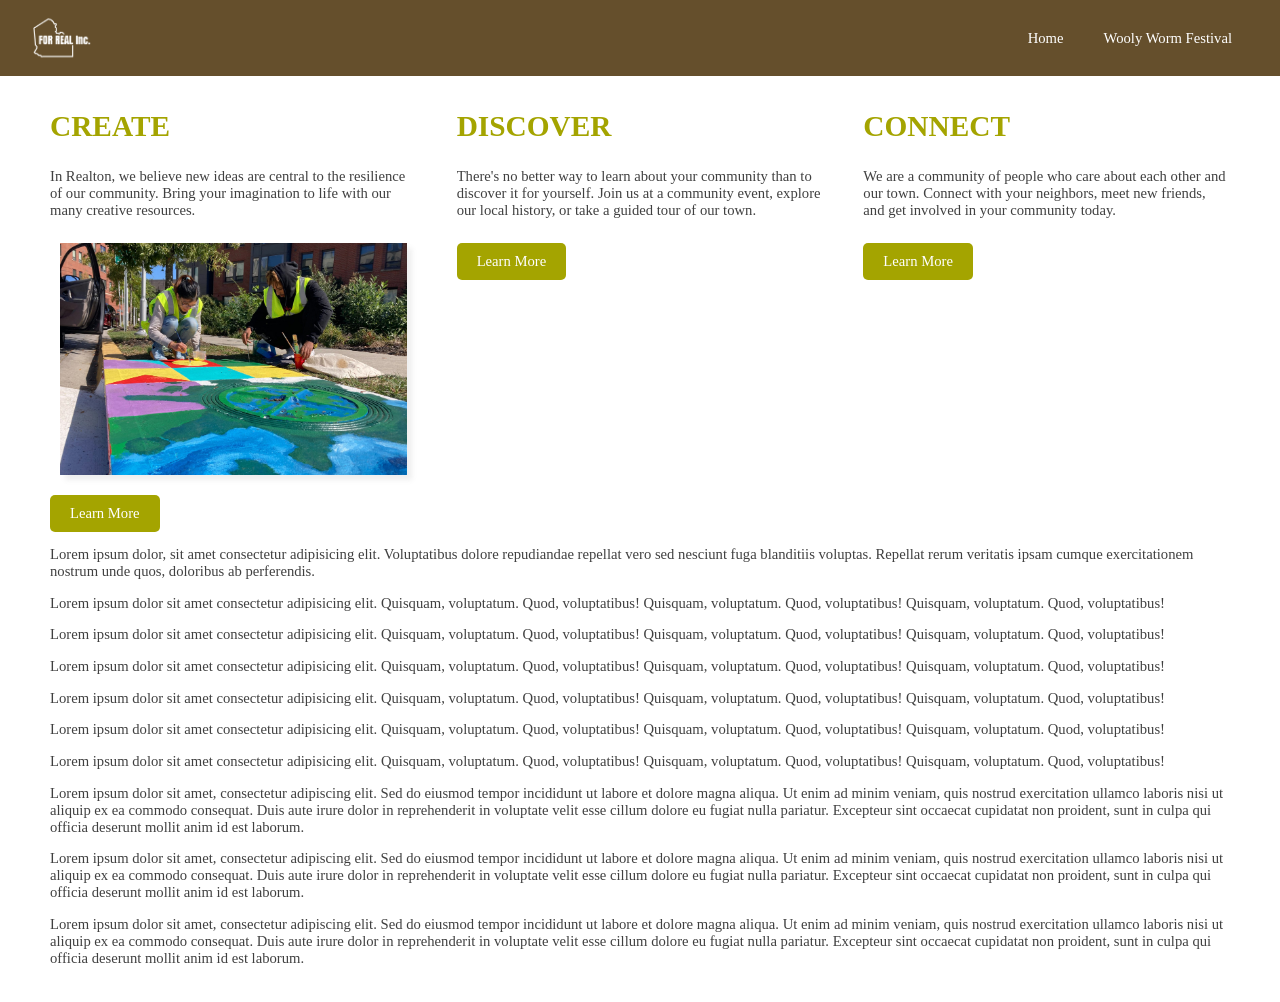
==== index.html @ 911a0ad9 "Added body text to home page sections" ====
<!DOCTYPE html>
<html lang="en">

<head>

    <meta charset="UTF-8">
    <meta name="viewport" content="width=device-width, initial-scale=1.0">

    <title>Home | For Real Inc.</title>

    <link rel="icon" type="image/png" href="images/favicon.png">

    <link rel="stylesheet" href="style.css">

</head>

<body>

    <header>

        <nav class="navbar">

            <div class="logo">

                <a href="index.html" aria-label="Go to home page">

                    <img src="images/logo.png" alt="Site logo" class="logo-image">

                </a>

            </div>

            <ul class="nav-links">

                <li><a href="index.html">Home</a></li>
                <li><a href="event.html">Wooly Worm Festival</a></li>

            </ul>

        </nav>

    </header>

    <main>

        <section class="grid">

            <!-- CREATE SECTION -->
            <article class="container">

                <h1>Create</h1>
                <p class="body-text">
                    In Realton, we believe new ideas are central to the resilience of our community.
                    Bring your imagination to life with our many creative resources.
                    
                    <!-- in the Margret Anchor Community Center, 
                    build something new in our For Real&trade; outdoor makerspace, 
                    or show off your work in our weekly Actual Avenue art walk. -->
                </p>
                <div class="img-container">
                    <img src="images/create.jpg" alt="Two people painting a sidewalk" class="article-image">
                </div>
                <a href="create.html" class="learn-btn">Learn More</a>

            </article>

            <!-- DISCOVER SECTION -->
            <article class="container">

                <h1>Discover</h1>
                <p class="body-text">
                    There's no better way to learn about your community than to discover it for yourself.
                    Join us at a community event, explore our local history, or take a guided tour of our town.
                </p>
                <a href="discover.html" class="learn-btn">Learn More</a>

            </article>

            <!-- CONNECT SECTION -->
            <article class="container">

                <h1>Connect</h1>
                <p class="body-text">
                    We are a community of people who care about each other and our town.
                    Connect with your neighbors, meet new friends, and get involved in your community today.
                </p>
                <a href="explore.html" class="learn-btn">Learn More</a>
            </article>

        </section>

        <p>
            Lorem ipsum dolor, sit amet consectetur adipisicing elit.
            Voluptatibus dolore repudiandae repellat vero sed nesciunt fuga blanditiis voluptas.
            Repellat rerum veritatis ipsam cumque exercitationem nostrum unde quos, doloribus ab perferendis.
        </p>
        <p>
            Lorem ipsum dolor sit amet consectetur adipisicing elit.
            Quisquam, voluptatum. Quod, voluptatibus!
            Quisquam, voluptatum. Quod, voluptatibus!
            Quisquam, voluptatum. Quod, voluptatibus!
        </p>
        <p>
            Lorem ipsum dolor sit amet consectetur adipisicing elit.
            Quisquam, voluptatum. Quod, voluptatibus!
            Quisquam, voluptatum. Quod, voluptatibus!
            Quisquam, voluptatum. Quod, voluptatibus!
        </p>
        <p>
            Lorem ipsum dolor sit amet consectetur adipisicing elit.
            Quisquam, voluptatum. Quod, voluptatibus!
            Quisquam, voluptatum. Quod, voluptatibus!
            Quisquam, voluptatum. Quod, voluptatibus!
        </p>
        <p>
            Lorem ipsum dolor sit amet consectetur adipisicing elit.
            Quisquam, voluptatum. Quod, voluptatibus!
            Quisquam, voluptatum. Quod, voluptatibus!
            Quisquam, voluptatum. Quod, voluptatibus!
        </p>
        <p>
            Lorem ipsum dolor sit amet consectetur adipisicing elit.
            Quisquam, voluptatum. Quod, voluptatibus!
            Quisquam, voluptatum. Quod, voluptatibus!
            Quisquam, voluptatum. Quod, voluptatibus!
        </p>
        <p>
            Lorem ipsum dolor sit amet consectetur adipisicing elit.
            Quisquam, voluptatum. Quod, voluptatibus!
            Quisquam, voluptatum. Quod, voluptatibus!
            Quisquam, voluptatum. Quod, voluptatibus!
        </p>
        <p>
            Lorem ipsum dolor sit amet, consectetur adipiscing elit.
            Sed do eiusmod tempor incididunt ut labore et dolore magna aliqua.
            Ut enim ad minim veniam, quis nostrud exercitation ullamco laboris nisi ut aliquip ex ea commodo consequat.
            Duis aute irure dolor in reprehenderit in voluptate velit esse cillum dolore eu fugiat nulla pariatur.
            Excepteur sint occaecat cupidatat non proident, sunt in culpa qui officia deserunt mollit anim id est
            laborum.
        </p>
        <p>
            Lorem ipsum dolor sit amet, consectetur adipiscing elit.
            Sed do eiusmod tempor incididunt ut labore et dolore magna aliqua.
            Ut enim ad minim veniam, quis nostrud exercitation ullamco laboris nisi ut aliquip ex ea commodo consequat.
            Duis aute irure dolor in reprehenderit in voluptate velit esse cillum dolore eu fugiat nulla pariatur.
            Excepteur sint occaecat cupidatat non proident, sunt in culpa qui officia deserunt mollit anim id est
            laborum.
        </p>
        <p>
            Lorem ipsum dolor sit amet, consectetur adipiscing elit.
            Sed do eiusmod tempor incididunt ut labore et dolore magna aliqua.
            Ut enim ad minim veniam, quis nostrud exercitation ullamco laboris nisi ut aliquip ex ea commodo consequat.
            Duis aute irure dolor in reprehenderit in voluptate velit esse cillum dolore eu fugiat nulla pariatur.
            Excepteur sint occaecat cupidatat non proident, sunt in culpa qui officia deserunt mollit anim id est
            laborum.
        </p>
    </main>
</body>

</html>
---- style.css ----
/* PAGE DEFAULT STYLING */
body {
  /* Padding, margins, etc. */
  margin: 80px 0 0 0;
  padding: 0;
  background-color: white;
  color: #404040;
  font-size: 11pt;
  font-family: Georgia, Garamond, serif;
}

/* NAVBAR STYLING */
.navbar {
  background-color: #654f2c;
  color: white;
  /* Padding, margins, etc */
  padding: 0.5rem 1rem;
  margin: 0;
  box-sizing: border-box;
  /* Spatial formatting */
  display: flex;
  align-items: stretch;
  /* Completely fill the available space */
  justify-content: space-between;
  position: fixed;
  top: 0;
  left: 0;
  width: 100%;
  z-index: 1000;
}

.navbar .logo {
  /*Padding, margins, etc. */
  padding: 0;
  margin: 0;
  min-height: 60px;
  /* Spatial formatting */
  display: flex;
  align-items: center;
}

.navbar .logo a {
  display: flex;
  align-items: center;
  height: 100%;
}

.logo-image {
  display: block;
  height: 60px;
  width: auto;
}

.navbar .nav-links {
  /*Padding, margins, etc. */
  padding: 0 1rem 0 0;
  margin: 0;
  gap: 0.5rem;
  min-height: 60px;
  /* Remove default list styling */
  list-style: none;
  justify-content: space-between;
  /* Spaital formatting */
  display: flex;
  align-items: center;

}

.navbar li {
  /*Padding, margins, etc. */
  padding: 0;
  margin: 0;
  /* Remove default list item styling */
  list-style: none;
  text-decoration: none;
  text-align: center;
}

.navbar a {
  padding: 0 1rem;
  height: 100%;
  /* Remove default link styling */
  display: flex;
  text-decoration: none;
  align-items: center;
  color: white;
}

/* MAIN STYLING */
main {
  /* Padding, margins, etc. */
  max-width: 1200px;
  margin: 0 auto;
  padding: 20px 50px;
}

main h1 {
  font-weight: bold;
  font-size: 22pt;
  color: #A4A400; /* not sufficient contrast */
  /* Padding, margins, etc. */
  margin: 0;
  padding: 10px 0;
  text-transform: uppercase;
}

/* GRID STYLING */
.grid {
  display: grid;
  grid-template-columns: repeat(3, 1fr);
  gap: 40px;
}

.img-container {
  display: flex;
  justify-content: center;
  align-items: center;
  overflow: hidden;
  padding: 10px;
}

.grid img {
  display: block;
  width: 100%;
  height: auto;
  box-shadow: 5px 5px 5px #7979791f;
  justify-content: center;
}

.learn-btn {
  display: inline-block;
  padding: 10px 20px;
  margin-top: 10px;
  background-color: #A4A400; /* not sufficient contrast */
  color: white;
  text-decoration: none;
  border-radius: 5px;
  transition: background-color 0.3s ease;
}

@media (max-width: 768px) {
  .grid {
    grid-template-columns: 1fr;
  }
}
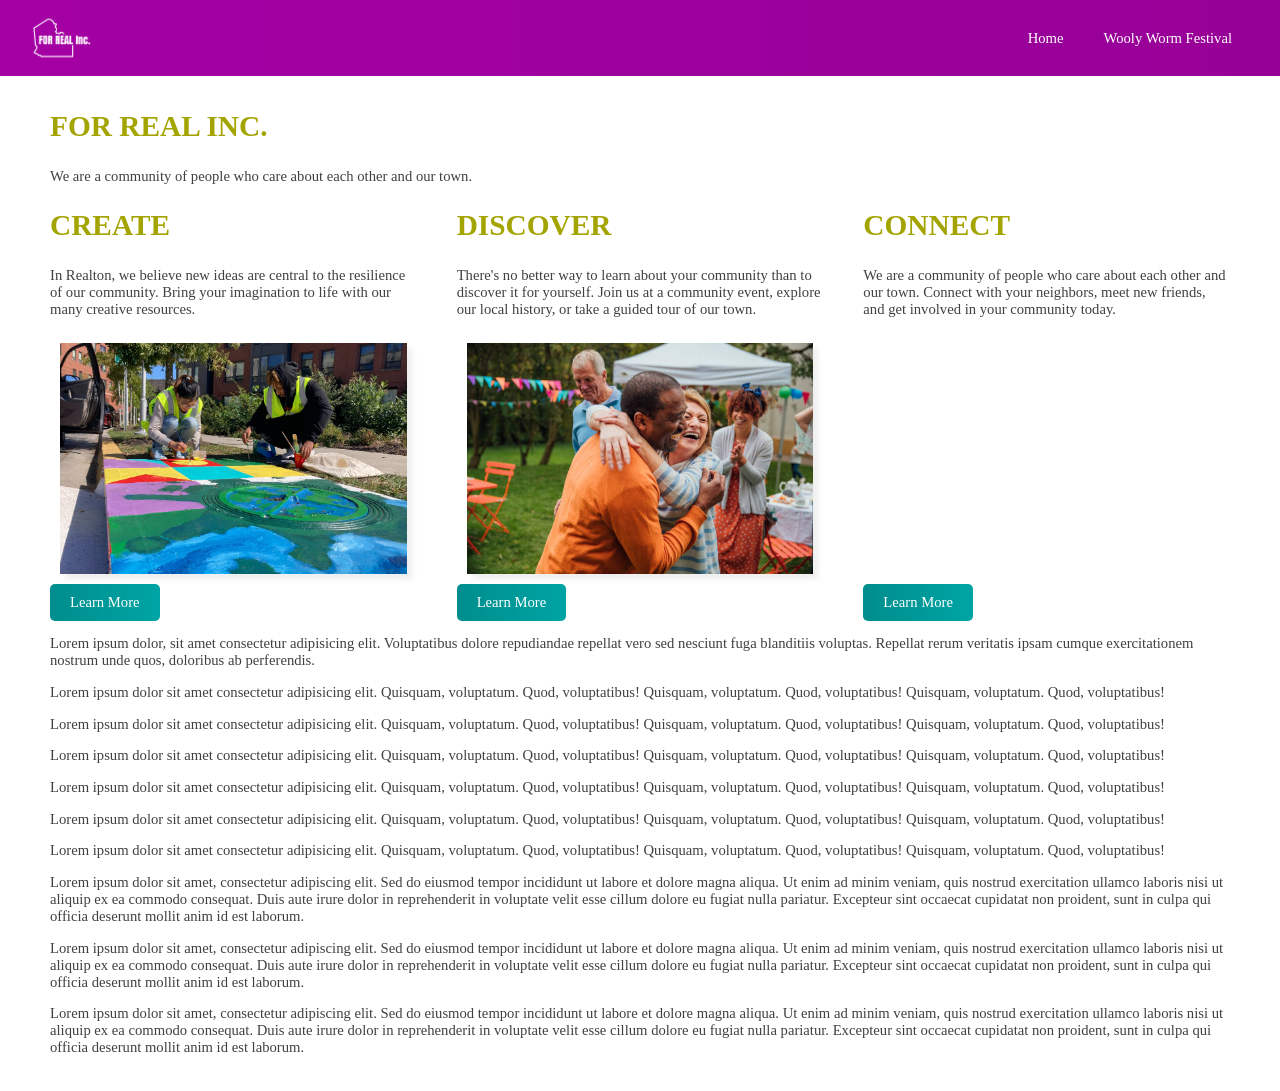
==== commit 495ff867: "Added softening visual effects because #A4A400 is the worst color known to man" ====
--- a/index.html
+++ b/index.html
@@ -43,6 +43,17 @@
 
     <main>
 
+        <section class="hero-section">
+
+            <div class="hero-text">
+
+                <h1>For Real Inc.</h1>
+                <p>We are a community of people who care about each other and our town.</p>
+
+            </div>
+
+        </section>
+
         <section class="grid">
 
             <!-- CREATE SECTION -->
@@ -52,7 +63,7 @@
                 <p class="body-text">
                     In Realton, we believe new ideas are central to the resilience of our community.
                     Bring your imagination to life with our many creative resources.
-                    
+
                     <!-- in the Margret Anchor Community Center, 
                     build something new in our For Real&trade; outdoor makerspace, 
                     or show off your work in our weekly Actual Avenue art walk. -->
@@ -72,6 +83,10 @@
                     There's no better way to learn about your community than to discover it for yourself.
                     Join us at a community event, explore our local history, or take a guided tour of our town.
                 </p>
+                <div class="img-container">
+                    <img src="images/discover.jpg" alt="Two people hugging joyfully at a community festival" class="article-image">
+                </div>
+
                 <a href="discover.html" class="learn-btn">Learn More</a>
 
             </article>
@@ -84,7 +99,7 @@
                     We are a community of people who care about each other and our town.
                     Connect with your neighbors, meet new friends, and get involved in your community today.
                 </p>
-                <a href="explore.html" class="learn-btn">Learn More</a>
+                <a href="connect.html" class="learn-btn">Learn More</a>
             </article>
 
         </section>
@@ -154,7 +169,9 @@
             Excepteur sint occaecat cupidatat non proident, sunt in culpa qui officia deserunt mollit anim id est
             laborum.
         </p>
+
     </main>
+
 </body>
 
 </html>
--- a/style.css
+++ b/style.css
@@ -4,6 +4,8 @@
   margin: 80px 0 0 0;
   padding: 0;
   background-color: white;
+  background-image: radial-gradient(#fffbf9 1px, transparent 1px);
+  background-size: 16px 16px;
   color: #404040;
   font-size: 11pt;
   font-family: Georgia, Garamond, serif;
@@ -11,7 +13,8 @@
 
 /* NAVBAR STYLING */
 .navbar {
-  background-color: #654f2c;
+  background-color: #A400A4;
+  background-image: linear-gradient(to right, #A400A4, #970097);
   color: white;
   /* Padding, margins, etc */
   padding: 0.5rem 1rem;
@@ -108,7 +111,14 @@
 .grid {
   display: grid;
   grid-template-columns: repeat(3, 1fr);
+  grid-auto-rows: auto;
+  align-items: stretch;
   gap: 40px;
+}
+
+.grid > .container {
+  display: flex;
+  flex-direction: column;
 }
 
 .img-container {
@@ -131,11 +141,16 @@
   display: inline-block;
   padding: 10px 20px;
   margin-top: 10px;
-  background-color: #A4A400; /* not sufficient contrast */
+  background-color: #00A4A4;
+  background-image: linear-gradient(to left, #00A4A4, #008d8d);
   color: white;
   text-decoration: none;
   border-radius: 5px;
-  transition: background-color 0.3s ease;
+}
+
+.grid > .container .learn-btn {
+  align-self: flex-start;
+  margin-top: auto;
 }
 
 @media (max-width: 768px) {
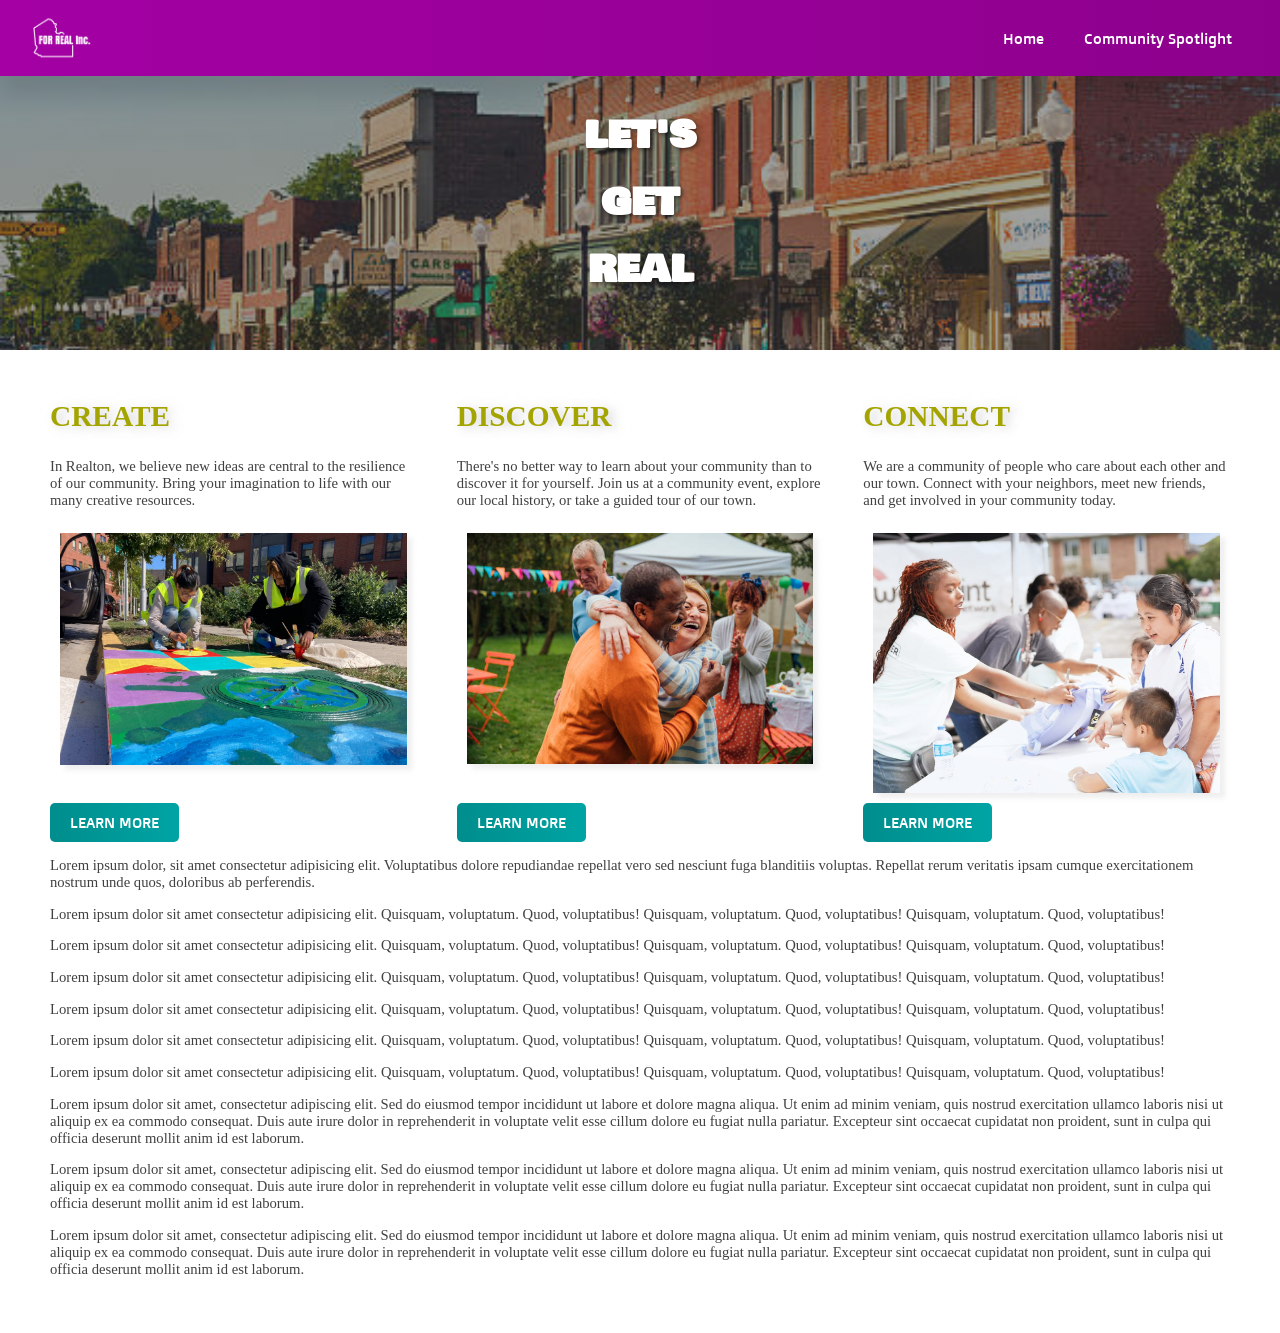
==== commit 3508dbab: "Reorganized style.css for optimal navigation" ====
--- a/index.html
+++ b/index.html
@@ -33,7 +33,7 @@
             <ul class="nav-links">
 
                 <li><a href="index.html">Home</a></li>
-                <li><a href="event.html">Wooly Worm Festival</a></li>
+                <li><a href="event.html">Community Spotlight</a></li>
 
             </ul>
 
@@ -47,128 +47,142 @@
 
             <div class="hero-text">
 
-                <h1>For Real Inc.</h1>
-                <p>We are a community of people who care about each other and our town.</p>
+                <h1>
+                    <span>Let's</span>
+                    <span>Get</span>
+                    <span>Real</span>
+                </h1>
 
             </div>
 
         </section>
 
-        <section class="grid">
+        <section class="main-content">
 
-            <!-- CREATE SECTION -->
-            <article class="container">
+            <div class="grid">
 
-                <h1>Create</h1>
-                <p class="body-text">
-                    In Realton, we believe new ideas are central to the resilience of our community.
-                    Bring your imagination to life with our many creative resources.
+                <!-- CREATE SECTION -->
+                <article class="container">
 
-                    <!-- in the Margret Anchor Community Center, 
+                    <h1>Create</h1>
+                    <p class="body-text">
+                        In Realton, we believe new ideas are central to the resilience of our community.
+                        Bring your imagination to life with our many creative resources.
+
+                        <!-- in the Margret Anchor Community Center, 
                     build something new in our For Real&trade; outdoor makerspace, 
                     or show off your work in our weekly Actual Avenue art walk. -->
-                </p>
-                <div class="img-container">
-                    <img src="images/create.jpg" alt="Two people painting a sidewalk" class="article-image">
-                </div>
-                <a href="create.html" class="learn-btn">Learn More</a>
+                    </p>
+                    <div class="img-container">
+                        <img src="images/create.jpg" alt="Two people painting a sidewalk" class="article-image">
+                    </div>
+                    <a href="create.html" class="learn-btn">Learn More</a>
 
-            </article>
+                </article>
 
-            <!-- DISCOVER SECTION -->
-            <article class="container">
+                <!-- DISCOVER SECTION -->
+                <article class="container">
 
-                <h1>Discover</h1>
-                <p class="body-text">
-                    There's no better way to learn about your community than to discover it for yourself.
-                    Join us at a community event, explore our local history, or take a guided tour of our town.
-                </p>
-                <div class="img-container">
-                    <img src="images/discover.jpg" alt="Two people hugging joyfully at a community festival" class="article-image">
-                </div>
+                    <h1>Discover</h1>
+                    <p class="body-text">
+                        There's no better way to learn about your community than to discover it for yourself.
+                        Join us at a community event, explore our local history, or take a guided tour of our town.
+                    </p>
+                    <div class="img-container">
+                        <img src="images/discover.jpg" alt="Two people hugging joyfully at a community festival"
+                            class="article-image">
+                    </div>
 
-                <a href="discover.html" class="learn-btn">Learn More</a>
+                    <a href="discover.html" class="learn-btn">Learn More</a>
 
-            </article>
+                </article>
 
-            <!-- CONNECT SECTION -->
-            <article class="container">
+                <!-- CONNECT SECTION -->
+                <article class="container">
 
-                <h1>Connect</h1>
-                <p class="body-text">
-                    We are a community of people who care about each other and our town.
-                    Connect with your neighbors, meet new friends, and get involved in your community today.
-                </p>
-                <a href="connect.html" class="learn-btn">Learn More</a>
-            </article>
+                    <h1>Connect</h1>
+                    <p class="body-text">
+                        We are a community of people who care about each other and our town.
+                        Connect with your neighbors, meet new friends, and get involved in your community today.
+                    </p>
+                    <div class="img-container">
+                        <img src="images/connect.jpg" alt="Two people shaking hands" class="article-image">
+                    </div>
+                    <a href="connect.html" class="learn-btn">Learn More</a>
+                </article>
+
+            </div>
+
+            <p>
+                Lorem ipsum dolor, sit amet consectetur adipisicing elit.
+                Voluptatibus dolore repudiandae repellat vero sed nesciunt fuga blanditiis voluptas.
+                Repellat rerum veritatis ipsam cumque exercitationem nostrum unde quos, doloribus ab perferendis.
+            </p>
+            <p>
+                Lorem ipsum dolor sit amet consectetur adipisicing elit.
+                Quisquam, voluptatum. Quod, voluptatibus!
+                Quisquam, voluptatum. Quod, voluptatibus!
+                Quisquam, voluptatum. Quod, voluptatibus!
+            </p>
+            <p>
+                Lorem ipsum dolor sit amet consectetur adipisicing elit.
+                Quisquam, voluptatum. Quod, voluptatibus!
+                Quisquam, voluptatum. Quod, voluptatibus!
+                Quisquam, voluptatum. Quod, voluptatibus!
+            </p>
+            <p>
+                Lorem ipsum dolor sit amet consectetur adipisicing elit.
+                Quisquam, voluptatum. Quod, voluptatibus!
+                Quisquam, voluptatum. Quod, voluptatibus!
+                Quisquam, voluptatum. Quod, voluptatibus!
+            </p>
+            <p>
+                Lorem ipsum dolor sit amet consectetur adipisicing elit.
+                Quisquam, voluptatum. Quod, voluptatibus!
+                Quisquam, voluptatum. Quod, voluptatibus!
+                Quisquam, voluptatum. Quod, voluptatibus!
+            </p>
+            <p>
+                Lorem ipsum dolor sit amet consectetur adipisicing elit.
+                Quisquam, voluptatum. Quod, voluptatibus!
+                Quisquam, voluptatum. Quod, voluptatibus!
+                Quisquam, voluptatum. Quod, voluptatibus!
+            </p>
+            <p>
+                Lorem ipsum dolor sit amet consectetur adipisicing elit.
+                Quisquam, voluptatum. Quod, voluptatibus!
+                Quisquam, voluptatum. Quod, voluptatibus!
+                Quisquam, voluptatum. Quod, voluptatibus!
+            </p>
+            <p>
+                Lorem ipsum dolor sit amet, consectetur adipiscing elit.
+                Sed do eiusmod tempor incididunt ut labore et dolore magna aliqua.
+                Ut enim ad minim veniam, quis nostrud exercitation ullamco laboris nisi ut aliquip ex ea commodo
+                consequat.
+                Duis aute irure dolor in reprehenderit in voluptate velit esse cillum dolore eu fugiat nulla pariatur.
+                Excepteur sint occaecat cupidatat non proident, sunt in culpa qui officia deserunt mollit anim id est
+                laborum.
+            </p>
+            <p>
+                Lorem ipsum dolor sit amet, consectetur adipiscing elit.
+                Sed do eiusmod tempor incididunt ut labore et dolore magna aliqua.
+                Ut enim ad minim veniam, quis nostrud exercitation ullamco laboris nisi ut aliquip ex ea commodo
+                consequat.
+                Duis aute irure dolor in reprehenderit in voluptate velit esse cillum dolore eu fugiat nulla pariatur.
+                Excepteur sint occaecat cupidatat non proident, sunt in culpa qui officia deserunt mollit anim id est
+                laborum.
+            </p>
+            <p>
+                Lorem ipsum dolor sit amet, consectetur adipiscing elit.
+                Sed do eiusmod tempor incididunt ut labore et dolore magna aliqua.
+                Ut enim ad minim veniam, quis nostrud exercitation ullamco laboris nisi ut aliquip ex ea commodo
+                consequat.
+                Duis aute irure dolor in reprehenderit in voluptate velit esse cillum dolore eu fugiat nulla pariatur.
+                Excepteur sint occaecat cupidatat non proident, sunt in culpa qui officia deserunt mollit anim id est
+                laborum.
+            </p>
 
         </section>
-
-        <p>
-            Lorem ipsum dolor, sit amet consectetur adipisicing elit.
-            Voluptatibus dolore repudiandae repellat vero sed nesciunt fuga blanditiis voluptas.
-            Repellat rerum veritatis ipsam cumque exercitationem nostrum unde quos, doloribus ab perferendis.
-        </p>
-        <p>
-            Lorem ipsum dolor sit amet consectetur adipisicing elit.
-            Quisquam, voluptatum. Quod, voluptatibus!
-            Quisquam, voluptatum. Quod, voluptatibus!
-            Quisquam, voluptatum. Quod, voluptatibus!
-        </p>
-        <p>
-            Lorem ipsum dolor sit amet consectetur adipisicing elit.
-            Quisquam, voluptatum. Quod, voluptatibus!
-            Quisquam, voluptatum. Quod, voluptatibus!
-            Quisquam, voluptatum. Quod, voluptatibus!
-        </p>
-        <p>
-            Lorem ipsum dolor sit amet consectetur adipisicing elit.
-            Quisquam, voluptatum. Quod, voluptatibus!
-            Quisquam, voluptatum. Quod, voluptatibus!
-            Quisquam, voluptatum. Quod, voluptatibus!
-        </p>
-        <p>
-            Lorem ipsum dolor sit amet consectetur adipisicing elit.
-            Quisquam, voluptatum. Quod, voluptatibus!
-            Quisquam, voluptatum. Quod, voluptatibus!
-            Quisquam, voluptatum. Quod, voluptatibus!
-        </p>
-        <p>
-            Lorem ipsum dolor sit amet consectetur adipisicing elit.
-            Quisquam, voluptatum. Quod, voluptatibus!
-            Quisquam, voluptatum. Quod, voluptatibus!
-            Quisquam, voluptatum. Quod, voluptatibus!
-        </p>
-        <p>
-            Lorem ipsum dolor sit amet consectetur adipisicing elit.
-            Quisquam, voluptatum. Quod, voluptatibus!
-            Quisquam, voluptatum. Quod, voluptatibus!
-            Quisquam, voluptatum. Quod, voluptatibus!
-        </p>
-        <p>
-            Lorem ipsum dolor sit amet, consectetur adipiscing elit.
-            Sed do eiusmod tempor incididunt ut labore et dolore magna aliqua.
-            Ut enim ad minim veniam, quis nostrud exercitation ullamco laboris nisi ut aliquip ex ea commodo consequat.
-            Duis aute irure dolor in reprehenderit in voluptate velit esse cillum dolore eu fugiat nulla pariatur.
-            Excepteur sint occaecat cupidatat non proident, sunt in culpa qui officia deserunt mollit anim id est
-            laborum.
-        </p>
-        <p>
-            Lorem ipsum dolor sit amet, consectetur adipiscing elit.
-            Sed do eiusmod tempor incididunt ut labore et dolore magna aliqua.
-            Ut enim ad minim veniam, quis nostrud exercitation ullamco laboris nisi ut aliquip ex ea commodo consequat.
-            Duis aute irure dolor in reprehenderit in voluptate velit esse cillum dolore eu fugiat nulla pariatur.
-            Excepteur sint occaecat cupidatat non proident, sunt in culpa qui officia deserunt mollit anim id est
-            laborum.
-        </p>
-        <p>
-            Lorem ipsum dolor sit amet, consectetur adipiscing elit.
-            Sed do eiusmod tempor incididunt ut labore et dolore magna aliqua.
-            Ut enim ad minim veniam, quis nostrud exercitation ullamco laboris nisi ut aliquip ex ea commodo consequat.
-            Duis aute irure dolor in reprehenderit in voluptate velit esse cillum dolore eu fugiat nulla pariatur.
-            Excepteur sint occaecat cupidatat non proident, sunt in culpa qui officia deserunt mollit anim id est
-            laborum.
-        </p>
 
     </main>
 
--- a/style.css
+++ b/style.css
@@ -1,160 +1,329 @@
+@import url('https://fonts.googleapis.com/css2?family=Bowlby+One+SC&family=Doppio+One&display=swap');
+
 /* PAGE DEFAULT STYLING */
 body {
-  /* Padding, margins, etc. */
-  margin: 80px 0 0 0;
+
+  /* Box Model + Dimensions */
+  margin: 0;
   padding: 0;
+
+  /* Typography + Text Styling*/
+  font-size: 11pt;
+  font-family: Georgia, Garamond, serif;
+
+  /* Colors + Backgrounds */
+  color: #404040;
+  background-color: transparent;
+  background-image: none;
+
+}
+
+/* NAVBAR STYLING */
+.navbar {
+
+  /* Box Model + Dimensions */
+  width: 100%;
+  padding: 0.5rem 1rem;
+  margin: 0;
+  box-sizing: border-box;
+
+  /* Layout + Positioning */
+  display: flex;
+  justify-content: space-between;
+  align-items: stretch;
+  position: fixed;
+  top: 0;
+  left: 0;
+  z-index: 1000;
+
+  /* Colors + Backgrounds */
+  color: white;
+  background-color: #A400A4;
+  background-image: linear-gradient(to right, #A400A4, #8d008d);
+
+  /* Visual Effects + UI */
+  box-shadow: 0 20px 20px rgba(0, 0, 0, 0.1);
+
+}
+
+.navbar .logo {
+
+  /* Box Model + Dimensions */
+  padding: 0;
+  margin: 0;
+  min-height: 60px;
+
+  /* Layout + Positioning */
+  display: flex;
+  align-items: center;
+
+}
+
+.navbar .logo a {
+
+  /* Box Model + Dimensions */
+  height: 100%;
+
+  /* Layout + Positioning */
+  display: flex;
+  align-items: center;
+
+}
+
+.logo-image {
+
+  /* Box Model + Dimensions */
+  height: 60px;
+  width: auto;
+
+  /* Layout + Positioning */
+  display: block;
+
+}
+
+.navbar .nav-links {
+
+  /* Box Model + Dimensions */
+  min-height: 60px;
+  padding: 0 1rem 0 0;
+  margin: 0;
+
+  /* Layout + Positioning */
+  display: flex;
+  justify-content: space-between;
+  align-items: center;
+  gap: 0.5rem;
+
+  /* Generated Content + Lists */
+  list-style: none;
+
+}
+
+.navbar li {
+  /* Box Model + Dimensions */
+  padding: 0;
+  margin: 0;
+
+  /* Typography + Text Styling */
+  font-family: 'Doppio One', arial, helvetica, sans-serif;
+  text-decoration: none;
+  text-align: center;
+
+  /* Generated Content + Lists */
+  list-style: none;
+
+}
+
+.navbar a {
+
+  /* Box Model + Dimensions */
+  padding: 0 1rem;
+  height: 100%;
+
+  /* Layout + Positioning */
+  display: flex;
+  align-items: center;
+
+  /* Typography + Text Styling */
+  text-decoration: none;
+
+  /* Colors + Backgrounds */
+  color: white;
+
+}
+
+/* MAIN STYLING */
+main {
+
+  /* Box Model + Dimensions */
+  max-width: 1200px;
+  margin: 0 auto;
+  padding: 20px 50px;
+
+}
+
+main h1 {
+
+  /* Box Model + Dimensions */
+  margin: 0;
+  padding: 10px 0;
+
+  /* Typography + Text Styling */
+  font-weight: bold;
+  font-size: 22pt;
+  text-transform: uppercase;
+  text-shadow: 5px 2px 10px rgba(170, 170, 170, 0.5);
+
+  /* Colors + Backgrounds */
+  color: #A4A400;
+
+}
+
+.main-content {
+
+  /* Box Model + Dimensions */
+  width: 100vw;
+  margin-left: calc(50% - 50vw);
+  padding: 20px 50px;
+  box-sizing: border-box;
+
+  /* Layout + Positioning */
+  position: relative;
+  z-index: 1;
+
+  /* Colors + Backgrounds */
   background-color: white;
   background-image: radial-gradient(#fffbf9 1px, transparent 1px);
   background-size: 16px 16px;
-  color: #404040;
-  font-size: 11pt;
-  font-family: Georgia, Garamond, serif;
-}
-
-/* NAVBAR STYLING */
-.navbar {
-  background-color: #A400A4;
-  background-image: linear-gradient(to right, #A400A4, #970097);
-  color: white;
-  /* Padding, margins, etc */
-  padding: 0.5rem 1rem;
-  margin: 0;
+}
+
+/* HERO SECTION STYLING */
+.hero-section {
+
+  /* Box Model + Dimensions */
+  width: 100vw;
+  min-height: 350px;
+  padding: 75px 20px 20px;
+  margin-top: -20px;
+  margin-left: calc(50% - 50vw);
+  margin-bottom: 20px;
   box-sizing: border-box;
-  /* Spatial formatting */
-  display: flex;
-  align-items: stretch;
-  /* Completely fill the available space */
-  justify-content: space-between;
-  position: fixed;
+
+  /* Layout + Positioning */
+  display: flex;
+  justify-content: center;
+  align-items: center;
+  position: sticky;
   top: 0;
-  left: 0;
+  z-index: 0;
+
+  /* Colors + Backgrounds */
+  background-image: linear-gradient(to right, #34343480, #46464680), url('images/index-main.jpg');
+  background-size: cover;
+  background-position: center;
+
+}
+
+.hero-text {
+
+  /* Box Model + Dimensions */
   width: 100%;
-  z-index: 1000;
-}
-
-.navbar .logo {
-  /*Padding, margins, etc. */
-  padding: 0;
-  margin: 0;
-  min-height: 60px;
-  /* Spatial formatting */
-  display: flex;
-  align-items: center;
-}
-
-.navbar .logo a {
-  display: flex;
-  align-items: center;
-  height: 100%;
-}
-
-.logo-image {
+
+  /* Typography + Text Styling */
+  font-family: 'Bowlby One SC', arial, helvetica, sans-serif;
+  font-size: 48pt;
+  text-align: center;
+
+}
+
+.hero-text h1 span {
+
+  /* Box Model + Dimensions */
+  margin: 10px 0;
+
+  /* Layout + Positioning */
   display: block;
-  height: 60px;
-  width: auto;
-}
-
-.navbar .nav-links {
-  /*Padding, margins, etc. */
-  padding: 0 1rem 0 0;
-  margin: 0;
-  gap: 0.5rem;
-  min-height: 60px;
-  /* Remove default list styling */
-  list-style: none;
-  justify-content: space-between;
-  /* Spaital formatting */
-  display: flex;
-  align-items: center;
-
-}
-
-.navbar li {
-  /*Padding, margins, etc. */
-  padding: 0;
-  margin: 0;
-  /* Remove default list item styling */
-  list-style: none;
-  text-decoration: none;
-  text-align: center;
-}
-
-.navbar a {
-  padding: 0 1rem;
-  height: 100%;
-  /* Remove default link styling */
-  display: flex;
-  text-decoration: none;
-  align-items: center;
-  color: white;
-}
-
-/* MAIN STYLING */
-main {
-  /* Padding, margins, etc. */
-  max-width: 1200px;
-  margin: 0 auto;
-  padding: 20px 50px;
-}
-
-main h1 {
-  font-weight: bold;
-  font-size: 22pt;
-  color: #A4A400; /* not sufficient contrast */
-  /* Padding, margins, etc. */
-  margin: 0;
-  padding: 10px 0;
-  text-transform: uppercase;
+
+  /* Typography + Text Styling */
+  font-size: 28pt;
+  text-shadow: 2px 2px 4px #00000080;
+
+  /* Colors + Backgrounds */
+  color: #ffffff;
+
 }
 
 /* GRID STYLING */
 .grid {
+
+  /* Layout + Positioning */
   display: grid;
+  align-items: stretch;
   grid-template-columns: repeat(3, 1fr);
   grid-auto-rows: auto;
-  align-items: stretch;
   gap: 40px;
-}
-
-.grid > .container {
+  position: relative;
+  z-index: 1;
+}
+
+.grid>.container {
+
+  /* Layout + Positioning */
   display: flex;
   flex-direction: column;
 }
 
 .img-container {
+
+  /* Box Model + Dimensions */
+  padding: 10px;
+
+  /* Layout + Positioning */
   display: flex;
   justify-content: center;
   align-items: center;
   overflow: hidden;
-  padding: 10px;
+
 }
 
 .grid img {
-  display: block;
+
+  /* Box Model + Dimensions */
   width: 100%;
   height: auto;
+
+  /* Layout + Positioning */
+  display: block;
+  justify-content: center;
+
+  /* Visual Effects + UI */
   box-shadow: 5px 5px 5px #7979791f;
-  justify-content: center;
 }
 
 .learn-btn {
-  display: inline-block;
+
+  /* Box Model + Dimensions */
   padding: 10px 20px;
   margin-top: 10px;
+  border-radius: 5px;
+
+  /* Layout + Positioning */
+  display: inline-block;
+
+  /* Typography + Text Styling */
+  text-decoration: none;
+
+  /* Colors + Backgrounds */
+  color: white;
   background-color: #00A4A4;
   background-image: linear-gradient(to left, #00A4A4, #008d8d);
-  color: white;
-  text-decoration: none;
-  border-radius: 5px;
-}
-
-.grid > .container .learn-btn {
+
+
+
+}
+
+.grid>.container .learn-btn {
+
+  /* Box Model + Dimensions */
+  margin-top: auto;
+
+  /* Layout + Positioning */
   align-self: flex-start;
-  margin-top: auto;
-}
-
+
+  /* Typography + Text Styling */
+  font-family: 'Doppio One', arial, helvetica, sans-serif;
+  text-transform: uppercase;
+}
+
+/* MEDIA QUERIES */
 @media (max-width: 768px) {
   .grid {
     grid-template-columns: 1fr;
   }
+}
+
+@media (prefers-reduced-motion: reduce) {
+  .grid {
+    animation: none;
+  }
 }
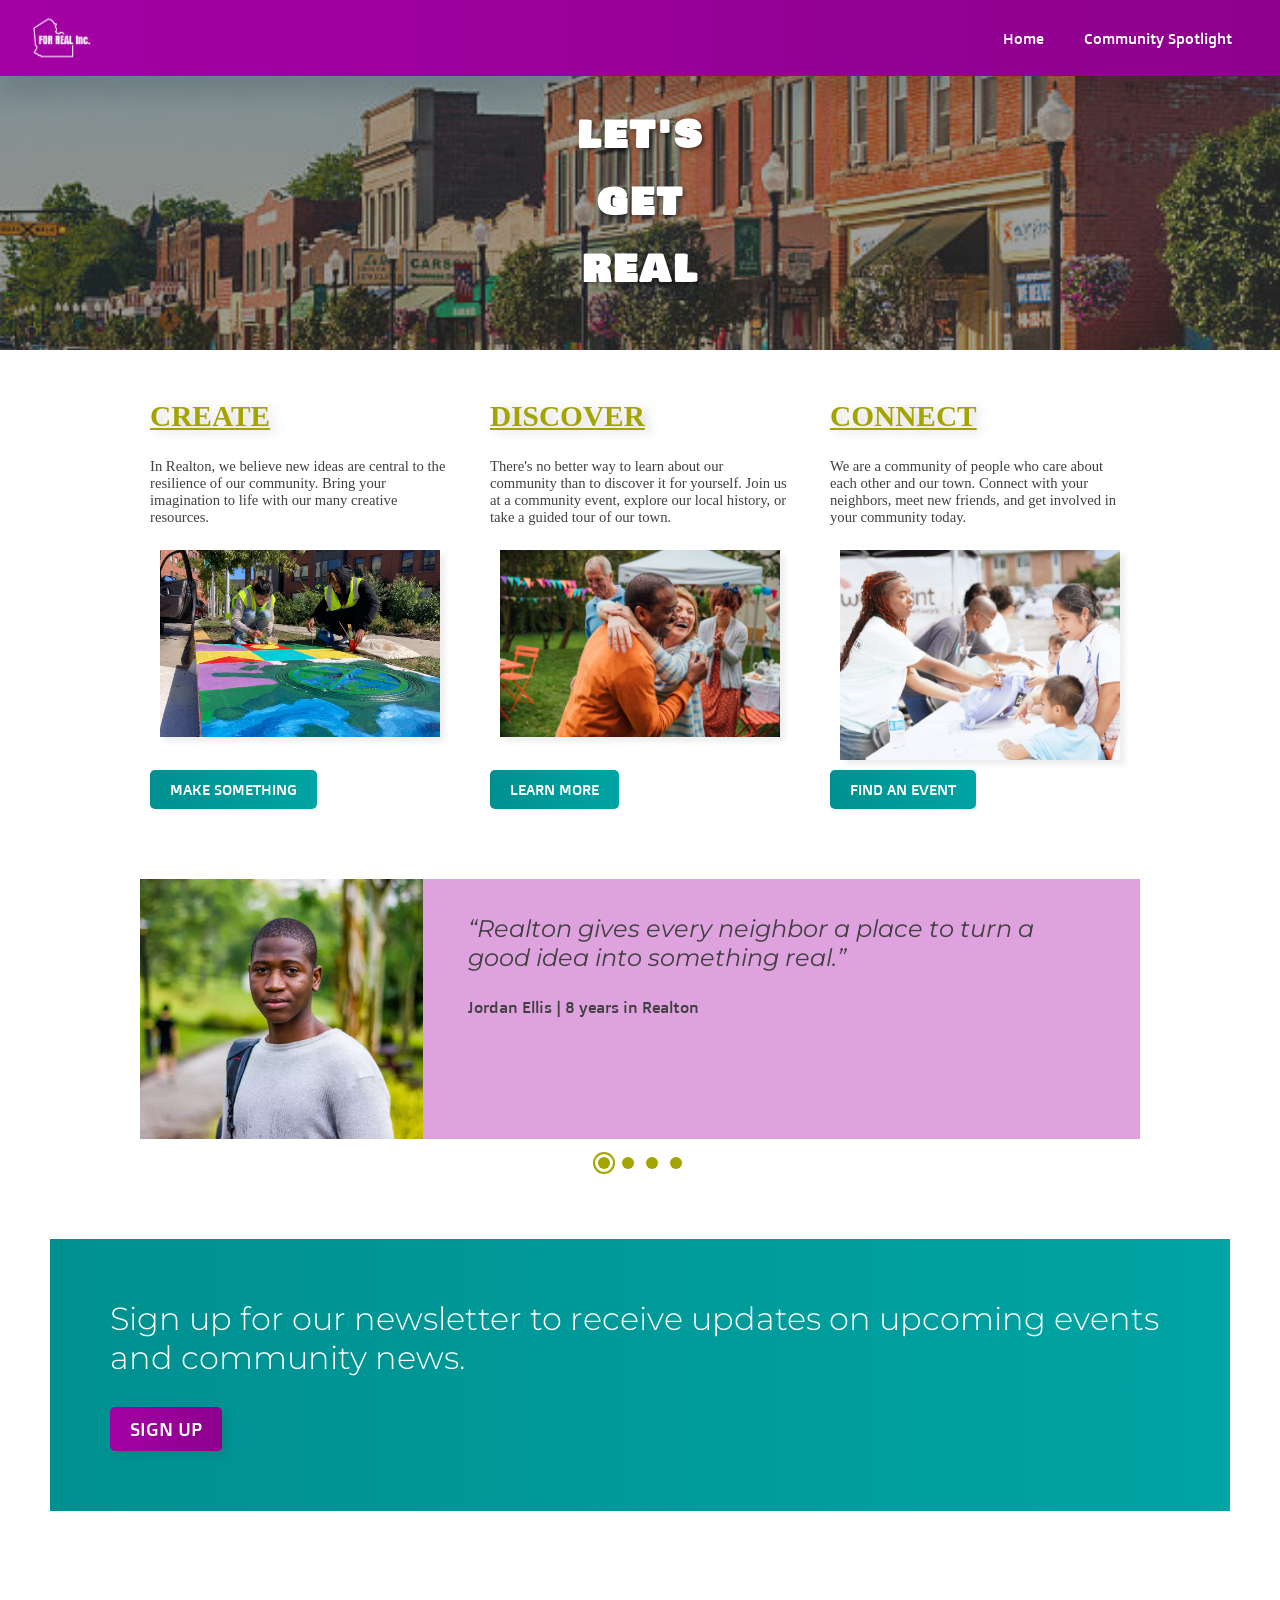
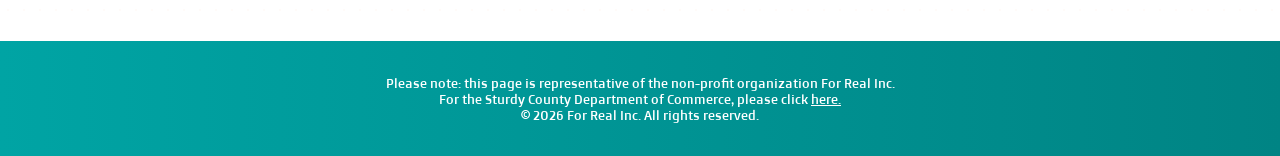
==== commit 337ad96c: "Added carousel + images for index.html + small note in footer" ====
--- a/index.html
+++ b/index.html
@@ -43,7 +43,7 @@
 
     <main>
 
-        <section class="hero-section">
+        <section id="index-hero" class="hero-section">
 
             <div class="hero-text">
 
@@ -59,7 +59,7 @@
 
         <section class="main-content">
 
-            <div class="grid">
+            <section class="grid">
 
                 <!-- CREATE SECTION -->
                 <article class="container">
@@ -68,15 +68,11 @@
                     <p class="body-text">
                         In Realton, we believe new ideas are central to the resilience of our community.
                         Bring your imagination to life with our many creative resources.
-
-                        <!-- in the Margret Anchor Community Center, 
-                    build something new in our For Real&trade; outdoor makerspace, 
-                    or show off your work in our weekly Actual Avenue art walk. -->
                     </p>
                     <div class="img-container">
                         <img src="images/create.jpg" alt="Two people painting a sidewalk" class="article-image">
                     </div>
-                    <a href="create.html" class="learn-btn">Learn More</a>
+                    <a href="#" class="button">Make Something</a>
 
                 </article>
 
@@ -85,7 +81,7 @@
 
                     <h1>Discover</h1>
                     <p class="body-text">
-                        There's no better way to learn about your community than to discover it for yourself.
+                        There's no better way to learn about our community than to discover it for yourself.
                         Join us at a community event, explore our local history, or take a guided tour of our town.
                     </p>
                     <div class="img-container">
@@ -93,7 +89,7 @@
                             class="article-image">
                     </div>
 
-                    <a href="discover.html" class="learn-btn">Learn More</a>
+                    <a href="#" class="button">Learn More</a>
 
                 </article>
 
@@ -108,84 +104,88 @@
                     <div class="img-container">
                         <img src="images/connect.jpg" alt="Two people shaking hands" class="article-image">
                     </div>
-                    <a href="connect.html" class="learn-btn">Learn More</a>
+                    <a href="event.html" class="button">Find an Event</a>
                 </article>
 
-            </div>
+            </section>
 
-            <p>
-                Lorem ipsum dolor, sit amet consectetur adipisicing elit.
-                Voluptatibus dolore repudiandae repellat vero sed nesciunt fuga blanditiis voluptas.
-                Repellat rerum veritatis ipsam cumque exercitationem nostrum unde quos, doloribus ab perferendis.
-            </p>
-            <p>
-                Lorem ipsum dolor sit amet consectetur adipisicing elit.
-                Quisquam, voluptatum. Quod, voluptatibus!
-                Quisquam, voluptatum. Quod, voluptatibus!
-                Quisquam, voluptatum. Quod, voluptatibus!
-            </p>
-            <p>
-                Lorem ipsum dolor sit amet consectetur adipisicing elit.
-                Quisquam, voluptatum. Quod, voluptatibus!
-                Quisquam, voluptatum. Quod, voluptatibus!
-                Quisquam, voluptatum. Quod, voluptatibus!
-            </p>
-            <p>
-                Lorem ipsum dolor sit amet consectetur adipisicing elit.
-                Quisquam, voluptatum. Quod, voluptatibus!
-                Quisquam, voluptatum. Quod, voluptatibus!
-                Quisquam, voluptatum. Quod, voluptatibus!
-            </p>
-            <p>
-                Lorem ipsum dolor sit amet consectetur adipisicing elit.
-                Quisquam, voluptatum. Quod, voluptatibus!
-                Quisquam, voluptatum. Quod, voluptatibus!
-                Quisquam, voluptatum. Quod, voluptatibus!
-            </p>
-            <p>
-                Lorem ipsum dolor sit amet consectetur adipisicing elit.
-                Quisquam, voluptatum. Quod, voluptatibus!
-                Quisquam, voluptatum. Quod, voluptatibus!
-                Quisquam, voluptatum. Quod, voluptatibus!
-            </p>
-            <p>
-                Lorem ipsum dolor sit amet consectetur adipisicing elit.
-                Quisquam, voluptatum. Quod, voluptatibus!
-                Quisquam, voluptatum. Quod, voluptatibus!
-                Quisquam, voluptatum. Quod, voluptatibus!
-            </p>
-            <p>
-                Lorem ipsum dolor sit amet, consectetur adipiscing elit.
-                Sed do eiusmod tempor incididunt ut labore et dolore magna aliqua.
-                Ut enim ad minim veniam, quis nostrud exercitation ullamco laboris nisi ut aliquip ex ea commodo
-                consequat.
-                Duis aute irure dolor in reprehenderit in voluptate velit esse cillum dolore eu fugiat nulla pariatur.
-                Excepteur sint occaecat cupidatat non proident, sunt in culpa qui officia deserunt mollit anim id est
-                laborum.
-            </p>
-            <p>
-                Lorem ipsum dolor sit amet, consectetur adipiscing elit.
-                Sed do eiusmod tempor incididunt ut labore et dolore magna aliqua.
-                Ut enim ad minim veniam, quis nostrud exercitation ullamco laboris nisi ut aliquip ex ea commodo
-                consequat.
-                Duis aute irure dolor in reprehenderit in voluptate velit esse cillum dolore eu fugiat nulla pariatur.
-                Excepteur sint occaecat cupidatat non proident, sunt in culpa qui officia deserunt mollit anim id est
-                laborum.
-            </p>
-            <p>
-                Lorem ipsum dolor sit amet, consectetur adipiscing elit.
-                Sed do eiusmod tempor incididunt ut labore et dolore magna aliqua.
-                Ut enim ad minim veniam, quis nostrud exercitation ullamco laboris nisi ut aliquip ex ea commodo
-                consequat.
-                Duis aute irure dolor in reprehenderit in voluptate velit esse cillum dolore eu fugiat nulla pariatur.
-                Excepteur sint occaecat cupidatat non proident, sunt in culpa qui officia deserunt mollit anim id est
-                laborum.
-            </p>
+            <section class="testimonial-carousel" aria-label="Realton community testimonials">
+
+                <input type="radio" name="testimonial" id="testimonial-1" checked>
+                <input type="radio" name="testimonial" id="testimonial-2">
+                <input type="radio" name="testimonial" id="testimonial-3">
+                <input type="radio" name="testimonial" id="testimonial-4">
+
+                <div class="testimonial-wrapper">
+
+                    <blockquote class="testimonial-panel testimonial-panel-1">
+                        <img src="images/jordan.webp" alt="Resident painting a sidewalk">
+                        <div class="testimonial-copy">
+                            <p>“Realton gives every neighbor a place to turn a good idea into something real.”</p>
+                            <cite>Jordan Ellis | 8 years in Realton</cite>
+                        </div>
+                    </blockquote>
+
+                    <blockquote class="testimonial-panel testimonial-panel-2">
+                        <img src="images/marisol.jpg" alt="Residents enjoying a community festival">
+                        <div class="testimonial-copy">
+                            <p>“Every event feels like an invitation to discover another part of the town I call home.”</p>
+                            <cite>Marisol Bennett | 12 years in Realton</cite>
+                        </div>
+                    </blockquote>
+
+                    <blockquote class="testimonial-panel testimonial-panel-3">
+                        <img src="images/devon.jpeg" alt="Two residents greeting each other">
+                        <div class="testimonial-copy">
+                            <p>“The people here make it easy to feel welcome, involved, and connected.”</p>
+                            <cite>Devon Carter | 5 years in Realton</cite>
+                        </div>
+                    </blockquote>
+
+                    <blockquote class="testimonial-panel testimonial-panel-4">
+                        <img src="images/priya.jpg" alt="Neighbors gathering at a local event">
+                        <div class="testimonial-copy">
+                            <p>“There is always a new reason to step outside and share a day with your neighbors.”</p>
+                            <cite>Priya Shah | 15 years in Realton</cite>
+                        </div>
+                    </blockquote>
+
+                </div>
+
+                <div class="testimonial-controls">
+                    <label for="testimonial-1">Show Jordan's testimonial</label>
+                    <label for="testimonial-2">Show Marisol's testimonial</label>
+                    <label for="testimonial-3">Show Devon's testimonial</label>
+                    <label for="testimonial-4">Show Priya's testimonial</label>
+                </div>
+
+            </section>
+
+            <section class="newsletter-banner">
+
+                <div class="newsletter-text">
+
+                    <p>Sign up for our newsletter to receive updates on upcoming events and community news.</p>
+                    <a href="#" id="banner-btn" class="button">Sign Up</a>
+
+                </div>
+
+            </section>
 
         </section>
 
     </main>
 
+    <footer>
+
+        <p>
+            <span>Please note: this page is representative of the non-profit organization For Real Inc.</span>
+            <span>For the Sturdy County Department of Commerce, please click <a href="#">here.</a></span>
+            <span>&copy; 2026 For Real Inc. All rights reserved.</span>
+        </p>
+
+    </footer>
+
 </body>
 
 </html>
--- a/style.css
+++ b/style.css
@@ -1,4 +1,4 @@
-@import url('https://fonts.googleapis.com/css2?family=Bowlby+One+SC&family=Doppio+One&display=swap');
+@import url('https://fonts.googleapis.com/css2?family=Bowlby+One+SC&family=Doppio+One&family=Montserrat:ital,wght@0,100..900;1,100..900&display=swap');
 
 /* PAGE DEFAULT STYLING */
 body {
@@ -34,7 +34,7 @@
   position: fixed;
   top: 0;
   left: 0;
-  z-index: 1000;
+  z-index: 100;
 
   /* Colors + Backgrounds */
   color: white;
@@ -164,7 +164,7 @@
   /* Box Model + Dimensions */
   width: 100vw;
   margin-left: calc(50% - 50vw);
-  padding: 20px 50px;
+  padding: 20px 50px 60px;
   box-sizing: border-box;
 
   /* Layout + Positioning */
@@ -175,6 +175,12 @@
   background-color: white;
   background-image: radial-gradient(#fffbf9 1px, transparent 1px);
   background-size: 16px 16px;
+}
+
+.main-content h1 {
+
+  /* Typography + Text Styling */
+  text-decoration: underline;
 }
 
 /* HERO SECTION STYLING */
@@ -198,9 +204,22 @@
   z-index: 0;
 
   /* Colors + Backgrounds */
-  background-image: linear-gradient(to right, #34343480, #46464680), url('images/index-main.jpg');
   background-size: cover;
   background-position: center;
+
+}
+
+#index-hero {
+
+  /* Colors + Backgrounds */
+  background-image: linear-gradient(to right, #34343480, #46464680), url('images/index-hero.jpg');
+
+}
+
+#event-hero {
+
+  /* Colors + Backgrounds */
+  background-image: linear-gradient(to right, #34343480, #46464680), url('images/event-hero.jpg');
 
 }
 
@@ -213,6 +232,7 @@
   font-family: 'Bowlby One SC', arial, helvetica, sans-serif;
   font-size: 48pt;
   text-align: center;
+  letter-spacing: 3px;
 
 }
 
@@ -235,6 +255,9 @@
 
 /* GRID STYLING */
 .grid {
+
+  /* Box Model + Dimensions */
+  padding: 0 100px;
 
   /* Layout + Positioning */
   display: grid;
@@ -280,7 +303,7 @@
   box-shadow: 5px 5px 5px #7979791f;
 }
 
-.learn-btn {
+.button {
 
   /* Box Model + Dimensions */
   padding: 10px 20px;
@@ -291,18 +314,18 @@
   display: inline-block;
 
   /* Typography + Text Styling */
+  font-family: 'Doppio One', arial, helvetica, sans-serif;
   text-decoration: none;
+  text-transform: uppercase;
 
   /* Colors + Backgrounds */
   color: white;
   background-color: #00A4A4;
-  background-image: linear-gradient(to left, #00A4A4, #008d8d);
-
-
-
-}
-
-.grid>.container .learn-btn {
+  background-image: linear-gradient(to left, #00A4A4, #009090);
+
+}
+
+.grid>.container .button {
 
   /* Box Model + Dimensions */
   margin-top: auto;
@@ -310,15 +333,257 @@
   /* Layout + Positioning */
   align-self: flex-start;
 
+}
+
+/* TESTIMONIAL CAROUSEL STYLING */
+.testimonial-carousel {
+
+  /* Box Model + Dimensions */
+  max-width: 1000px;
+  margin: 70px auto;
+
+  /* Layout + Positioning */
+  position: relative;
+
+}
+
+.testimonial-carousel input {
+
+  /* Layout + Positions*/
+  position: absolute;
+
+  /* Colors + Backgrounds */
+  opacity: 0;
+
+  /* User Interface + Lists */
+  pointer-events: none;
+
+}
+
+.testimonial-wrapper {
+
+  /* Box Model + Dimensions */
+  height: 260px;
+
+}
+
+.testimonial-panel {
+
+  /* Box Model + Dimensions */
+  margin: 0;
+  padding: 0;
+
+  /* Layout + Positioning */
+  display: none;
+  align-items: stretch;
+  height: 260px;
+
+  /* Colors + Backgrounds */
+  background-color: #a400a45d;
+
+}
+
+.testimonial-panel img {
+
+  /* Box Model + Dimensions */
+  width: 32%;
+  height: 260px;
+
+  /* Layout + Positioning */
+  object-fit: cover;
+}
+
+.testimonial-copy {
+
+  /* Box Model + Dimensions */
+  padding: 35px 45px;
+
+}
+
+.testimonial-copy p {
+
+  /* Box Model + Dimensions */
+  margin: 0 0 25px;
+
+  /* Typography + Text Styling */
+  font-family: 'Montserrat', arial, helvetica, sans-serif;
+  font-size: 18pt;
+  font-style: italic;
+
+}
+
+.testimonial-copy cite {
+
   /* Typography + Text Styling */
   font-family: 'Doppio One', arial, helvetica, sans-serif;
-  text-transform: uppercase;
+  font-size: 12pt;
+  font-style: normal;
+
+}
+
+#testimonial-1:checked~.testimonial-wrapper .testimonial-panel-1,
+#testimonial-2:checked~.testimonial-wrapper .testimonial-panel-2,
+#testimonial-3:checked~.testimonial-wrapper .testimonial-panel-3,
+#testimonial-4:checked~.testimonial-wrapper .testimonial-panel-4 {
+
+  /* Box Model + Dimensions */
+  display: flex;
+
+}
+
+.testimonial-controls {
+
+  /* Box Model + Dimensions */
+  margin-top: 18px;
+
+  /* Layout + Positions */
+  display: flex;
+  justify-content: center;
+  gap: 12px;
+
+}
+
+.testimonial-controls label {
+
+  /* Box Model + Dimensions*/
+  width: 12px;
+  height: 12px;
+  border-radius: 50%;
+
+  /* Typography + Text Styling */
+  font-size: 0;
+
+  /* Colors + Backgrounds */
+  background-color: #A4A400;
+
+  /* User Interface + Lists */
+  cursor: pointer;
+
+}
+
+#testimonial-1:checked~.testimonial-controls label[for="testimonial-1"],
+#testimonial-2:checked~.testimonial-controls label[for="testimonial-2"],
+#testimonial-3:checked~.testimonial-controls label[for="testimonial-3"],
+#testimonial-4:checked~.testimonial-controls label[for="testimonial-4"] {
+
+  /* User Interface + Lists */
+  outline: 2px solid #A4A400;
+  outline-offset: 3px;
+
+}
+
+/* NEWSLETTER BANNER STYLING */
+.newsletter-banner {
+
+  /* Box Model + Dimensions */
+  padding: 60px;
+  margin: 50px 0;
+  box-sizing: border-box;
+
+  /* Layout + Positioning */
+  display: flex;
+  align-items: center;
+  position: relative;
+  z-index: 1;
+
+  /* Colors + Backgrounds */
+  color: white;
+  background-color: #00A4A4;
+  background-image: linear-gradient(to left, #00A4A4, #009090);
+
+}
+
+.newsletter-banner p {
+
+  /* Box Model + Dimensions */
+  margin: 0;
+  padding: 0;
+
+  /* Typography + Text Styling */
+  font-family: 'Montserrat', arial, helvetica, sans-serif;
+  font-weight: 300;
+  font-size: 24pt;
+
+}
+
+#banner-btn {
+
+  /* Box Model + Dimensions */
+  margin-top: 30px;
+
+  /* Typography + Text Styling */
+  font-size: 14pt;
+
+  /* Colors + Backgrounds */
+  background-color: #A400A4;
+  background-image: linear-gradient(to right, #A400A4, #8d008d);
+
+  /* Visual Effects + UI */
+  box-shadow: 5px 5px 5px #4343431f;
+
+}
+
+/* FOOTER STYLING */
+footer {
+
+  /* Box Model + Dimensions */
+  width: 100%;
+  padding: 20px;
+  box-sizing: border-box;
+
+  /* Layout + Positioning */
+  display: flex;
+  justify-content: center;
+  align-items: center;
+
+  /* Typography + Text Styling */
+  font-size: 10pt;
+  font-family: 'Doppio One', arial, helvetica, sans-serif;
+  text-align: center;
+
+  /* Colors + Backgrounds */
+  color: white;
+  background-color: #00A4A4;
+  background-image: linear-gradient(to right, #00A4A4, #008484);
+
+}
+
+footer a {
+
+  /* Colors + Backgrounds */
+  color: white;
+
+}
+
+footer p span {
+
+  /* Layout + Positioning */
+  display: block;
 }
 
 /* MEDIA QUERIES */
 @media (max-width: 768px) {
   .grid {
+    padding: 20px;
     grid-template-columns: 1fr;
+  }
+
+  .testimonial-wrapper {
+    height: auto;
+  }
+
+  .testimonial-panel {
+    height: auto;
+    flex-direction: column;
+  }
+
+  .testimonial-panel img {
+    width: 100%;
+    height: 180px;
+  }
+
+  .testimonial-copy {
+    padding: 25px;
   }
 }
 
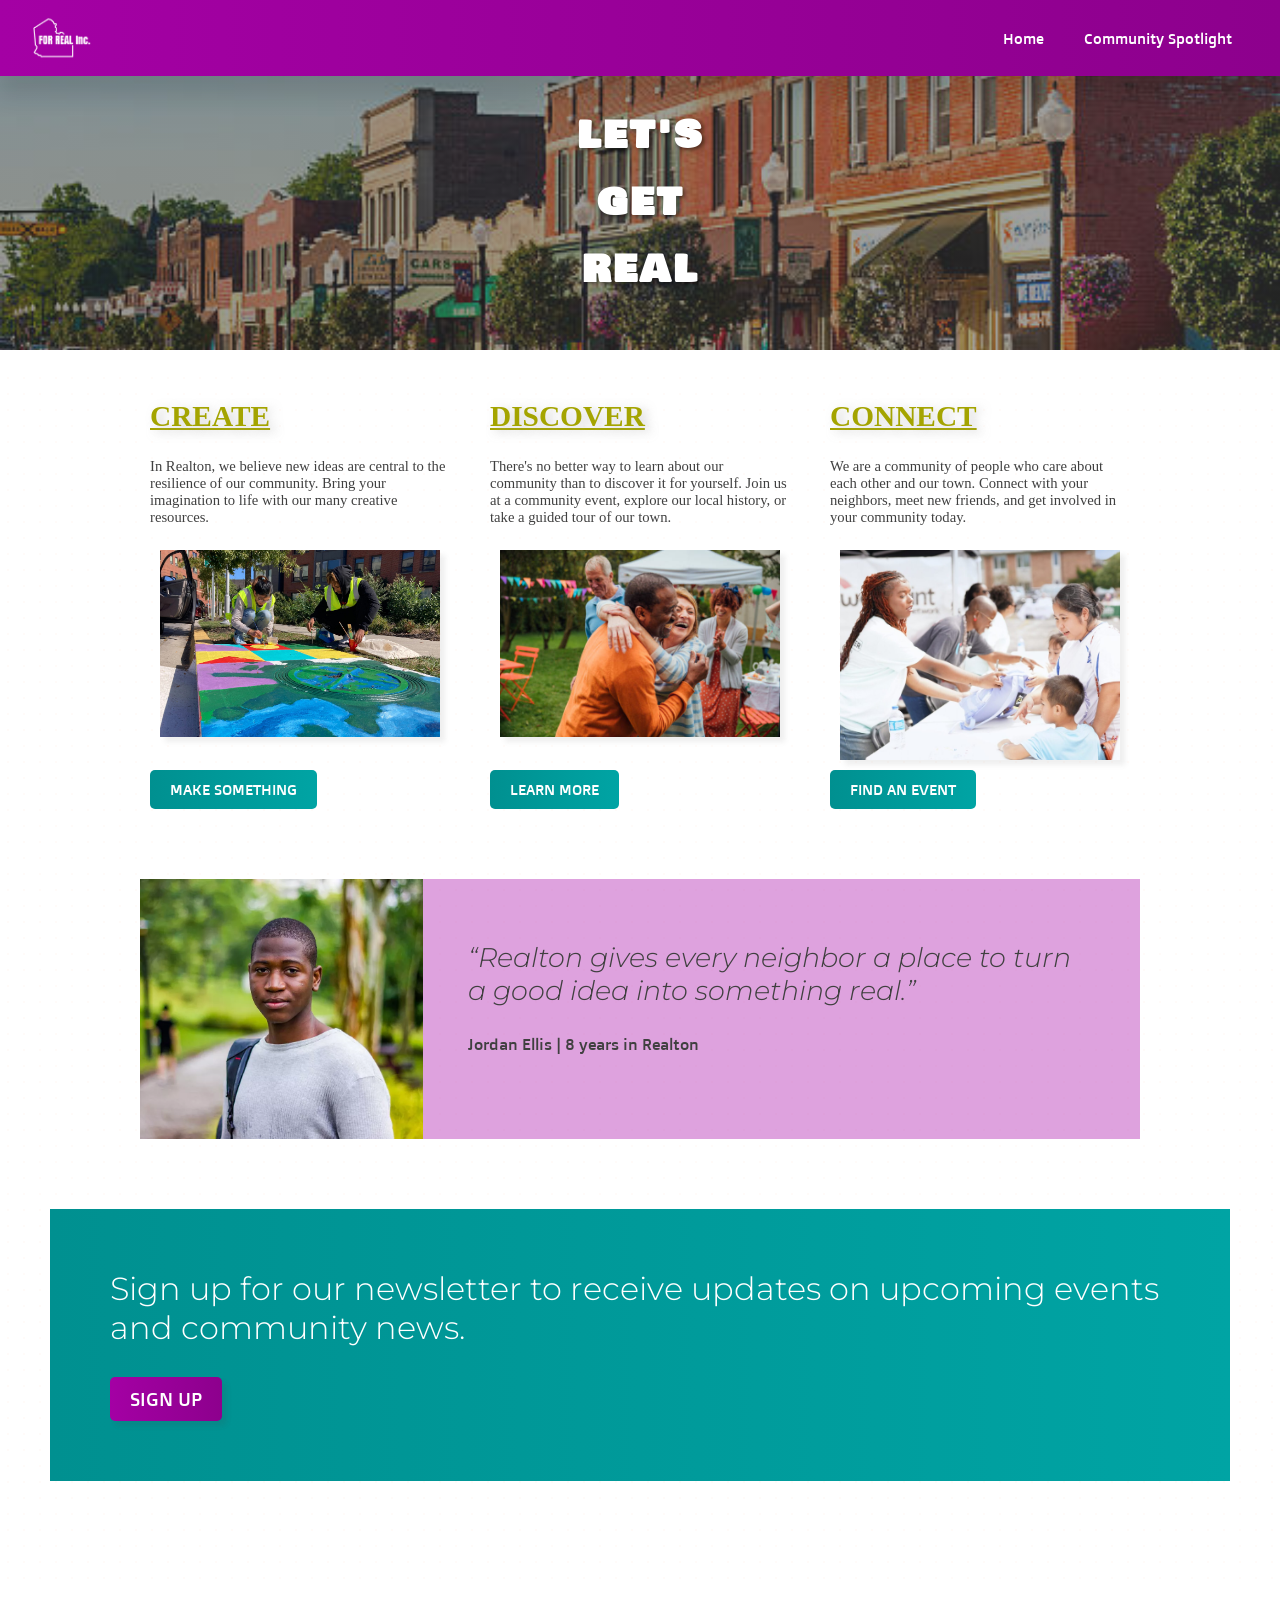
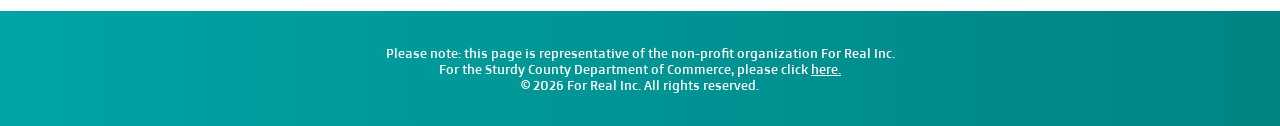
==== commit 844464a2: "Removed testimonial carousel + replaced with single banner" ====
--- a/index.html
+++ b/index.html
@@ -109,54 +109,18 @@
 
             </section>
 
-            <section class="testimonial-carousel" aria-label="Realton community testimonials">
-
-                <input type="radio" name="testimonial" id="testimonial-1" checked>
-                <input type="radio" name="testimonial" id="testimonial-2">
-                <input type="radio" name="testimonial" id="testimonial-3">
-                <input type="radio" name="testimonial" id="testimonial-4">
+            <section class="testimonial-banner" aria-label="Realton community testimonials">
 
                 <div class="testimonial-wrapper">
 
-                    <blockquote class="testimonial-panel testimonial-panel-1">
-                        <img src="images/jordan.webp" alt="Resident painting a sidewalk">
-                        <div class="testimonial-copy">
+                    <blockquote class="testimonial-panel">
+                        <img src="images/jordan.webp" alt="Two residents painting a sidewalk">
+                        <div class="testimonial-container">
                             <p>“Realton gives every neighbor a place to turn a good idea into something real.”</p>
                             <cite>Jordan Ellis | 8 years in Realton</cite>
                         </div>
-                    </blockquote>
+                    </blockquote>                      
 
-                    <blockquote class="testimonial-panel testimonial-panel-2">
-                        <img src="images/marisol.jpg" alt="Residents enjoying a community festival">
-                        <div class="testimonial-copy">
-                            <p>“Every event feels like an invitation to discover another part of the town I call home.”</p>
-                            <cite>Marisol Bennett | 12 years in Realton</cite>
-                        </div>
-                    </blockquote>
-
-                    <blockquote class="testimonial-panel testimonial-panel-3">
-                        <img src="images/devon.jpeg" alt="Two residents greeting each other">
-                        <div class="testimonial-copy">
-                            <p>“The people here make it easy to feel welcome, involved, and connected.”</p>
-                            <cite>Devon Carter | 5 years in Realton</cite>
-                        </div>
-                    </blockquote>
-
-                    <blockquote class="testimonial-panel testimonial-panel-4">
-                        <img src="images/priya.jpg" alt="Neighbors gathering at a local event">
-                        <div class="testimonial-copy">
-                            <p>“There is always a new reason to step outside and share a day with your neighbors.”</p>
-                            <cite>Priya Shah | 15 years in Realton</cite>
-                        </div>
-                    </blockquote>
-
-                </div>
-
-                <div class="testimonial-controls">
-                    <label for="testimonial-1">Show Jordan's testimonial</label>
-                    <label for="testimonial-2">Show Marisol's testimonial</label>
-                    <label for="testimonial-3">Show Devon's testimonial</label>
-                    <label for="testimonial-4">Show Priya's testimonial</label>
                 </div>
 
             </section>
--- a/style.css
+++ b/style.css
@@ -181,6 +181,56 @@
 
   /* Typography + Text Styling */
   text-decoration: underline;
+}
+
+.event-overview details {
+
+  /* Box Model + Dimensions */
+  margin: 0 0 15px;
+  padding: 10px 15px;
+
+  /* Colors + Backgrounds */
+  background-color: #FFFFA8;
+
+}
+
+.event-overview summary {
+
+  /* Box Model + Dimensions */
+  display: inline-flex;
+  align-items: center;
+  gap: 10px;
+  padding: 6px 12px;
+  border: 2px solid #A4A400;
+
+  /* Typography + Text Styling */
+  font-family: 'Doppio One', arial, helvetica, sans-serif;
+  cursor: pointer;
+
+}
+
+.event-overview summary::-webkit-details-marker {
+
+  /* Layout + Positioning */
+  display: none;
+
+}
+
+.event-overview summary::before {
+  content: "+";
+  font-size: 18pt;
+  line-height: 1;
+}
+
+.event-overview details[open] summary::before {
+  content: "-";
+}
+
+.event-overview details p {
+
+  /* Box Model + Dimensions */
+  margin-bottom: 0;
+
 }
 
 /* HERO SECTION STYLING */
@@ -335,8 +385,8 @@
 
 }
 
-/* TESTIMONIAL CAROUSEL STYLING */
-.testimonial-carousel {
+/* TESTIMONIAL STYLING */
+.testimonial-banner {
 
   /* Box Model + Dimensions */
   max-width: 1000px;
@@ -347,19 +397,6 @@
 
 }
 
-.testimonial-carousel input {
-
-  /* Layout + Positions*/
-  position: absolute;
-
-  /* Colors + Backgrounds */
-  opacity: 0;
-
-  /* User Interface + Lists */
-  pointer-events: none;
-
-}
-
 .testimonial-wrapper {
 
   /* Box Model + Dimensions */
@@ -374,7 +411,7 @@
   padding: 0;
 
   /* Layout + Positioning */
-  display: none;
+  display: flex;
   align-items: stretch;
   height: 260px;
 
@@ -393,82 +430,32 @@
   object-fit: cover;
 }
 
-.testimonial-copy {
+.testimonial-container {
 
   /* Box Model + Dimensions */
   padding: 35px 45px;
 
-}
-
-.testimonial-copy p {
-
-  /* Box Model + Dimensions */
-  margin: 0 0 25px;
+  /* Layout + Dimensions */
+  align-items: top;
+
+}
+
+.testimonial-container p {
 
   /* Typography + Text Styling */
   font-family: 'Montserrat', arial, helvetica, sans-serif;
-  font-size: 18pt;
+  font-weight: 300;
+  font-size: 20pt;
   font-style: italic;
 
 }
 
-.testimonial-copy cite {
-
-  /* Typography + Text Styling */
+.testimonial-container cite {
+
+  /* Typograpy + Text Styling */
   font-family: 'Doppio One', arial, helvetica, sans-serif;
   font-size: 12pt;
   font-style: normal;
-
-}
-
-#testimonial-1:checked~.testimonial-wrapper .testimonial-panel-1,
-#testimonial-2:checked~.testimonial-wrapper .testimonial-panel-2,
-#testimonial-3:checked~.testimonial-wrapper .testimonial-panel-3,
-#testimonial-4:checked~.testimonial-wrapper .testimonial-panel-4 {
-
-  /* Box Model + Dimensions */
-  display: flex;
-
-}
-
-.testimonial-controls {
-
-  /* Box Model + Dimensions */
-  margin-top: 18px;
-
-  /* Layout + Positions */
-  display: flex;
-  justify-content: center;
-  gap: 12px;
-
-}
-
-.testimonial-controls label {
-
-  /* Box Model + Dimensions*/
-  width: 12px;
-  height: 12px;
-  border-radius: 50%;
-
-  /* Typography + Text Styling */
-  font-size: 0;
-
-  /* Colors + Backgrounds */
-  background-color: #A4A400;
-
-  /* User Interface + Lists */
-  cursor: pointer;
-
-}
-
-#testimonial-1:checked~.testimonial-controls label[for="testimonial-1"],
-#testimonial-2:checked~.testimonial-controls label[for="testimonial-2"],
-#testimonial-3:checked~.testimonial-controls label[for="testimonial-3"],
-#testimonial-4:checked~.testimonial-controls label[for="testimonial-4"] {
-
-  /* User Interface + Lists */
-  outline: 2px solid #A4A400;
-  outline-offset: 3px;
 
 }
 
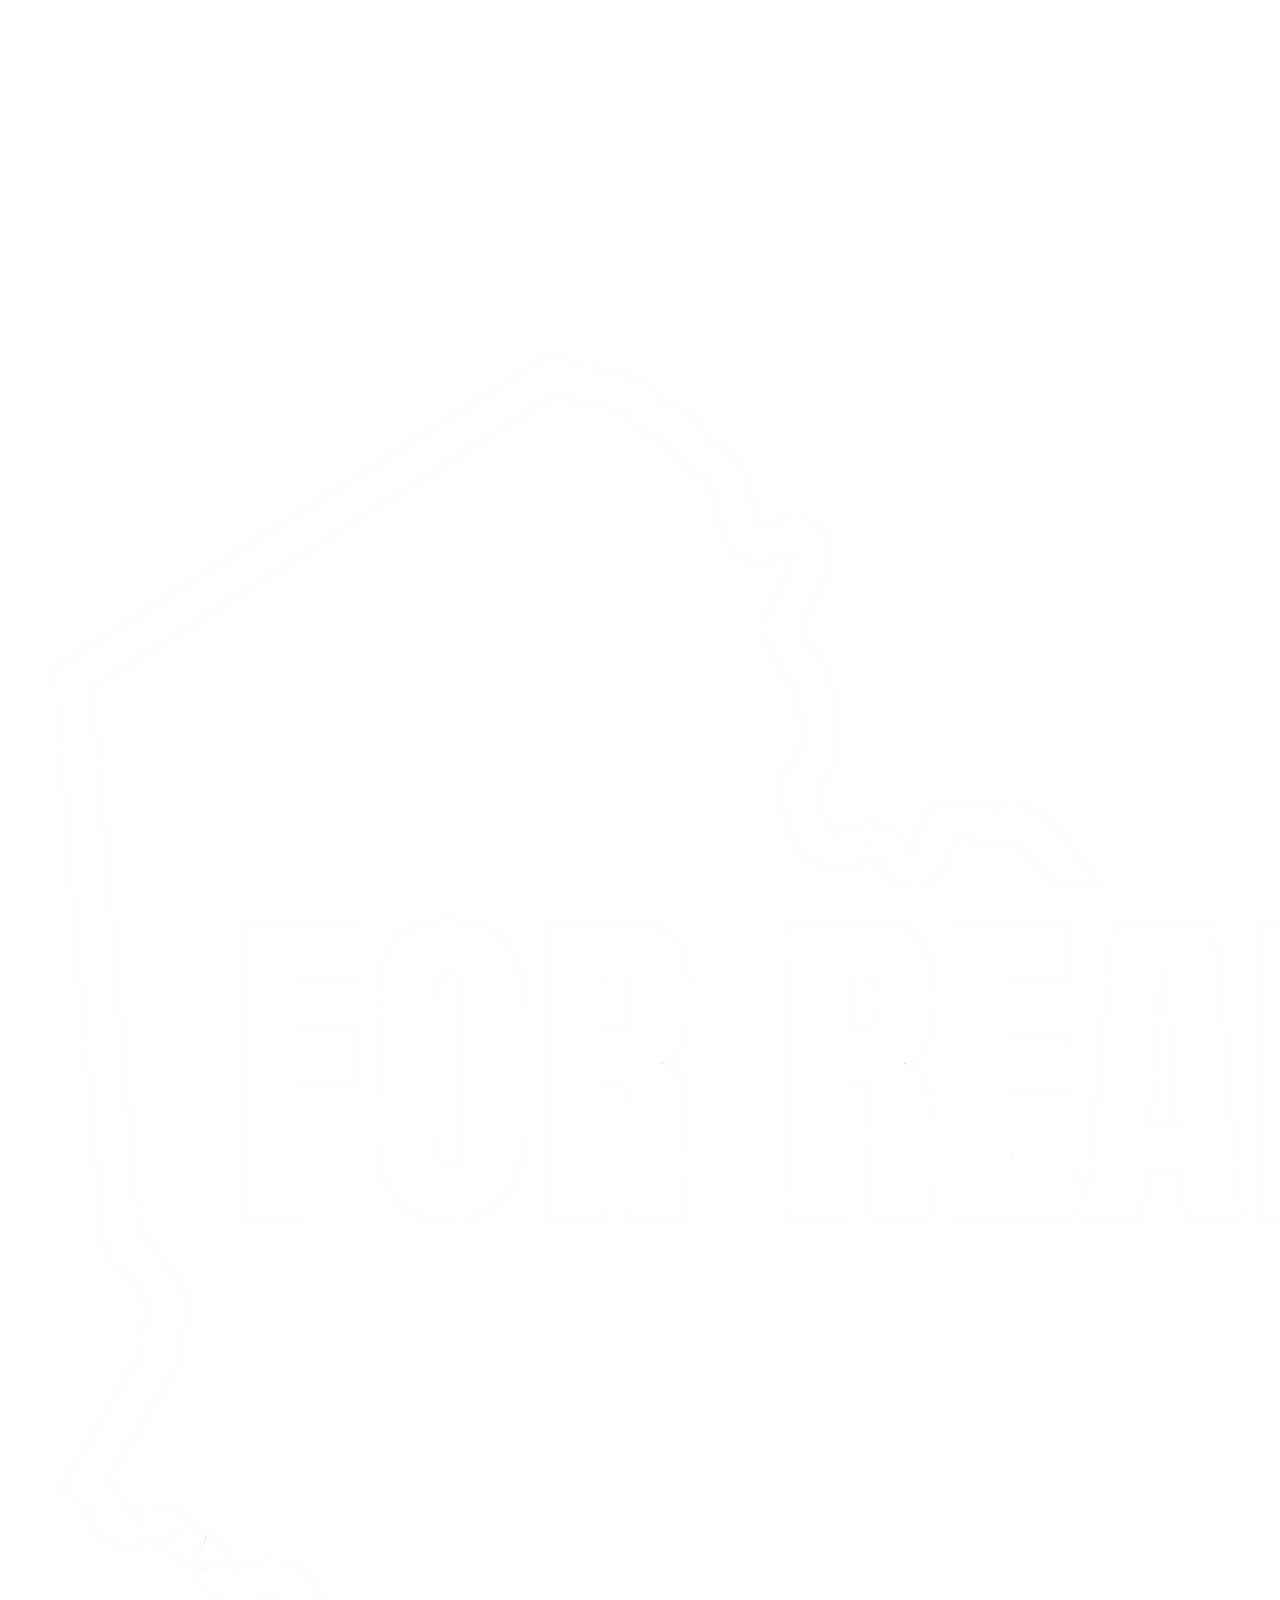
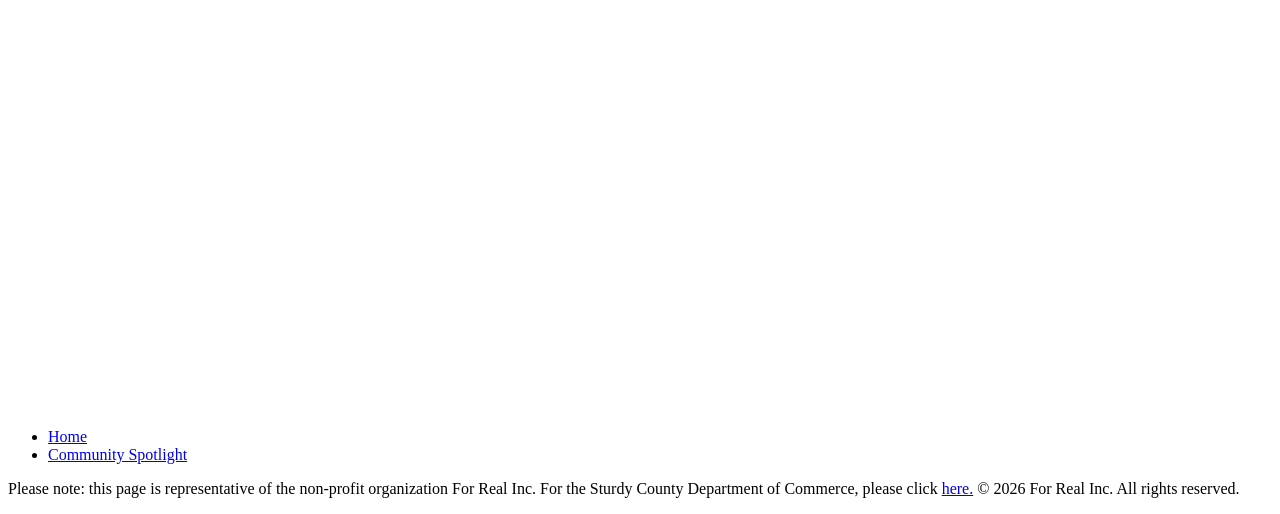
==== commit 6e29658b: "Deleted content, full restart" ====
--- a/index.html
+++ b/index.html
@@ -43,101 +43,6 @@
 
     <main>
 
-        <section id="index-hero" class="hero-section">
-
-            <div class="hero-text">
-
-                <h1>
-                    <span>Let's</span>
-                    <span>Get</span>
-                    <span>Real</span>
-                </h1>
-
-            </div>
-
-        </section>
-
-        <section class="main-content">
-
-            <section class="grid">
-
-                <!-- CREATE SECTION -->
-                <article class="container">
-
-                    <h1>Create</h1>
-                    <p class="body-text">
-                        In Realton, we believe new ideas are central to the resilience of our community.
-                        Bring your imagination to life with our many creative resources.
-                    </p>
-                    <div class="img-container">
-                        <img src="images/create.jpg" alt="Two people painting a sidewalk" class="article-image">
-                    </div>
-                    <a href="#" class="button">Make Something</a>
-
-                </article>
-
-                <!-- DISCOVER SECTION -->
-                <article class="container">
-
-                    <h1>Discover</h1>
-                    <p class="body-text">
-                        There's no better way to learn about our community than to discover it for yourself.
-                        Join us at a community event, explore our local history, or take a guided tour of our town.
-                    </p>
-                    <div class="img-container">
-                        <img src="images/discover.jpg" alt="Two people hugging joyfully at a community festival"
-                            class="article-image">
-                    </div>
-
-                    <a href="#" class="button">Learn More</a>
-
-                </article>
-
-                <!-- CONNECT SECTION -->
-                <article class="container">
-
-                    <h1>Connect</h1>
-                    <p class="body-text">
-                        We are a community of people who care about each other and our town.
-                        Connect with your neighbors, meet new friends, and get involved in your community today.
-                    </p>
-                    <div class="img-container">
-                        <img src="images/connect.jpg" alt="Two people shaking hands" class="article-image">
-                    </div>
-                    <a href="event.html" class="button">Find an Event</a>
-                </article>
-
-            </section>
-
-            <section class="testimonial-banner" aria-label="Realton community testimonials">
-
-                <div class="testimonial-wrapper">
-
-                    <blockquote class="testimonial-panel">
-                        <img src="images/jordan.webp" alt="Two residents painting a sidewalk">
-                        <div class="testimonial-container">
-                            <p>“Realton gives every neighbor a place to turn a good idea into something real.”</p>
-                            <cite>Jordan Ellis | 8 years in Realton</cite>
-                        </div>
-                    </blockquote>                      
-
-                </div>
-
-            </section>
-
-            <section class="newsletter-banner">
-
-                <div class="newsletter-text">
-
-                    <p>Sign up for our newsletter to receive updates on upcoming events and community news.</p>
-                    <a href="#" id="banner-btn" class="button">Sign Up</a>
-
-                </div>
-
-            </section>
-
-        </section>
-
     </main>
 
     <footer>
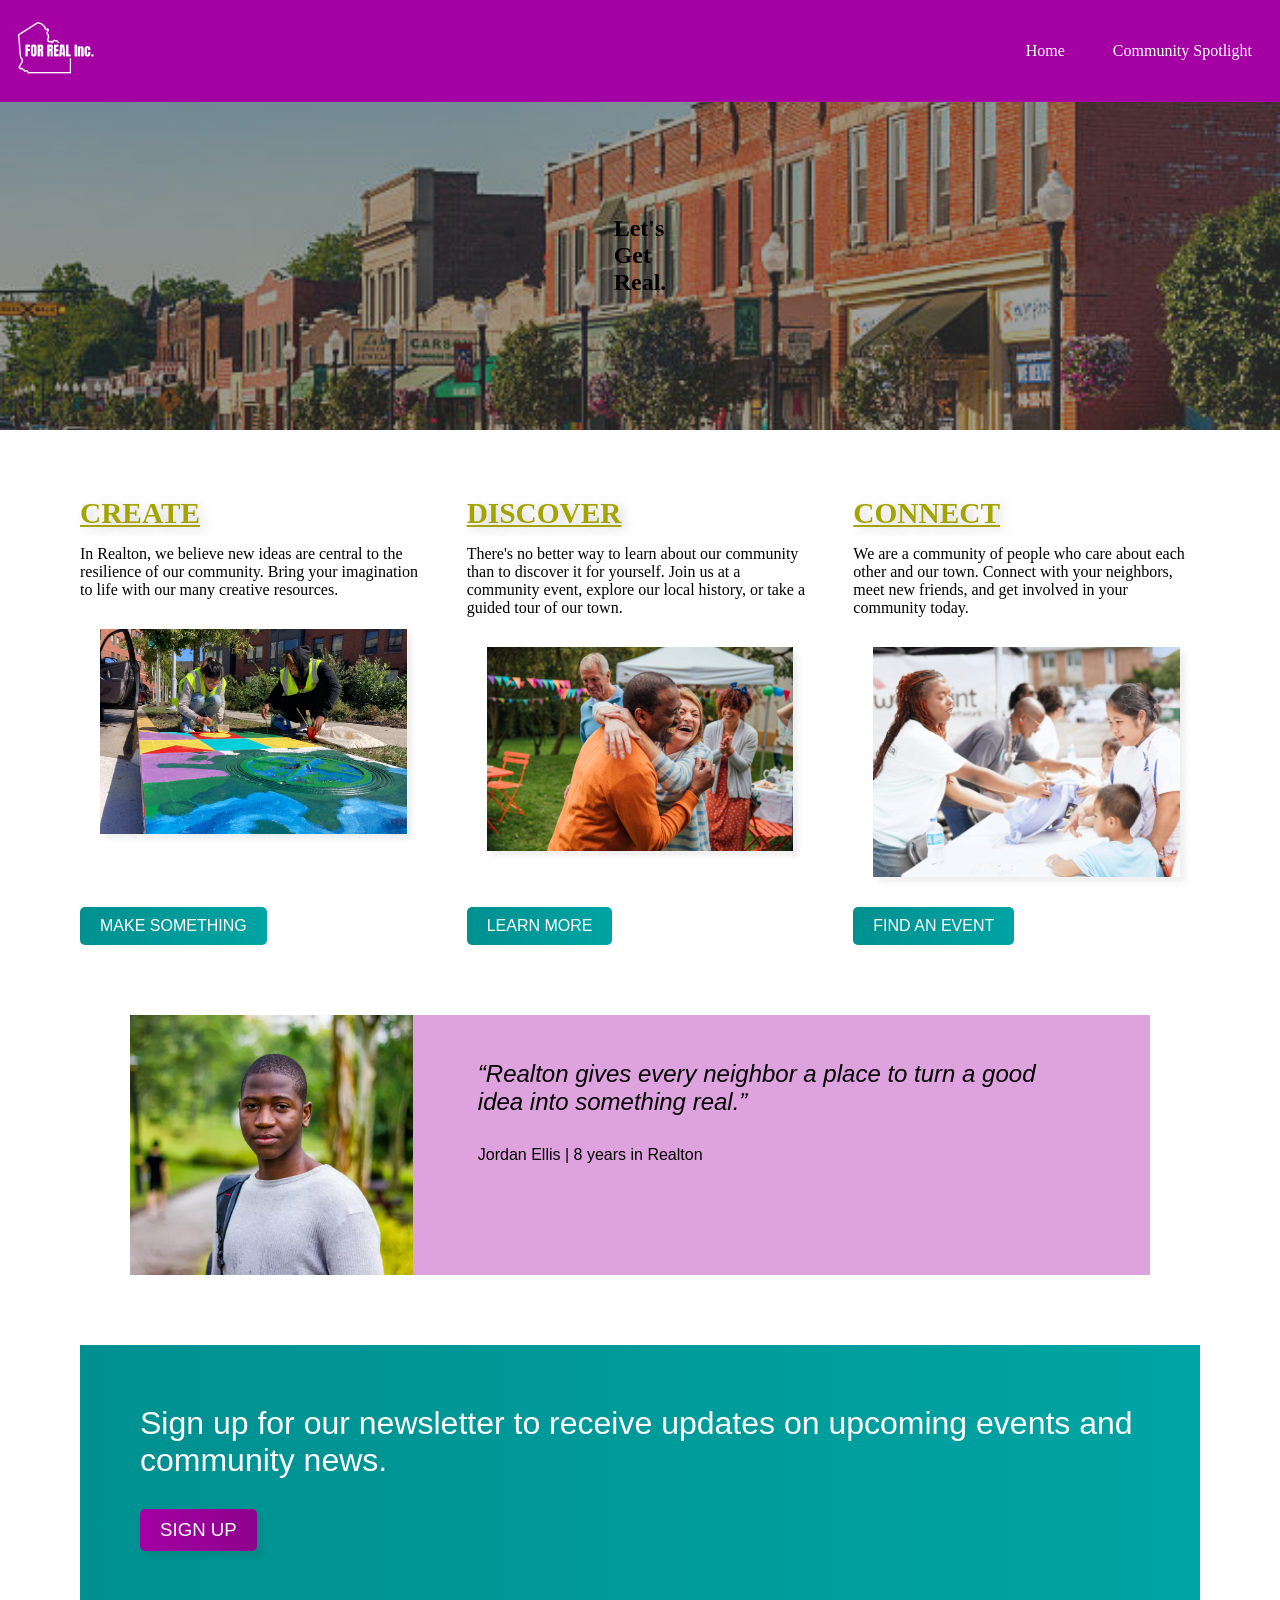
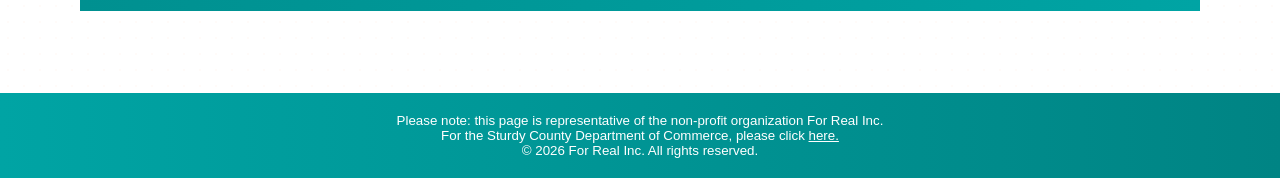
==== commit 5edba62f: "Previous work restored, style.css reorganized for more universal application" ====
--- a/index.html
+++ b/index.html
@@ -18,9 +18,9 @@
 
     <header>
 
-        <nav class="navbar">
+        <nav>
 
-            <div class="logo">
+            <div class="nav-logo">
 
                 <a href="index.html" aria-label="Go to home page">
 
@@ -43,6 +43,92 @@
 
     <main>
 
+        <section id="index-hero" class="hero-section">
+
+            <div class="hero-text">
+
+                <h1>
+                    <span>Let's</span>
+                    <span>Get</span>
+                    <span>Real.</span>
+                </h1>
+
+            </div>
+
+        </section>
+
+        <section class="main-content">
+
+            <section id="values-grid">
+
+                <!-- CREATE SECTION -->
+                <article class="value-container">
+
+                    <h1>Create</h1>
+                    <p class="value-text">
+                        In Realton, we believe new ideas are central to the resilience of our community.
+                        Bring your imagination to life with our many creative resources.
+                    </p>
+                    <img src="images/create.jpg" alt="Two people painting a sidewalk">
+                    <a href="#" class="button">Make Something</a>
+
+                </article>
+
+                <!-- DISCOVER SECTION -->
+                <article class="value-container">
+
+                    <h1>Discover</h1>
+                    <p class="value-text">
+                        There's no better way to learn about our community than to discover it for yourself.
+                        Join us at a community event, explore our local history, or take a guided tour of our town.
+                    </p>
+                    <img src="images/discover.jpg" alt="Two people hugging joyfully at a community festival">
+                    <a href="#" class="button">Learn More</a>
+
+                </article>
+
+                <!-- CONNECT SECTION -->
+                <article class="value-container">
+
+                    <h1>Connect</h1>
+                    <p class="value-text">
+                        We are a community of people who care about each other and our town.
+                        Connect with your neighbors, meet new friends, and get involved in your community today.
+                    </p>
+                    <img src="images/connect.jpg" alt="Two people shaking hands">
+                    <a href="event.html" class="button">Find an Event</a>
+
+                </article>
+
+            </section>
+
+            <section class="testimonial-banner">
+
+                <blockquote class="testimonial-panel">
+
+                    <img src="images/jordan.webp" alt="A headshot of Jordan Ellis">
+                    <div class="testimonial-content">
+                        <p>“Realton gives every neighbor a place to turn a good idea into something real.”</p>
+                        <cite>Jordan Ellis | 8 years in Realton</cite>
+                    </div>
+
+                </blockquote>
+
+            </section>
+
+            <section id="newsletter-banner">
+
+                <div id="newsletter-text">
+
+                    <p>Sign up for our newsletter to receive updates on upcoming events and community news.</p>
+                    <a href="#" id="banner-btn" class="button">Sign Up</a>
+
+                </div>
+
+            </section>
+
+        </section>
+
     </main>
 
     <footer>
--- a/style.css
+++ b/style.css
@@ -0,0 +1,544 @@
+/* UNIVERSAL STYLING */
+* {
+  /* Box Model + Dimensions */
+  margin: 0;
+  padding: 0;
+  box-sizing: border-box;
+}
+
+/* NAVBAR STYLING */
+nav {
+
+  /* Box Model + Dimensions */
+  padding: 0.5rem 1rem;
+  width: 100%;
+
+  /* Layout + Positions */
+  display: flex;
+  justify-content: space-between;
+  align-items: center;
+  position: fixed;
+  top: 0;
+  left: 0;
+  right: 0;
+  z-index: 1000;
+
+  /* Colors + Backgrounds */
+  background-color: #A400A4;
+
+}
+
+.nav-logo img {
+
+  /* Box Model + Dimensions */
+  max-height: 80px;
+
+}
+
+.nav-logo a {
+
+  /* Typography + Text Styling */
+  font-size: 1.5rem;
+  font-weight: bold;
+  text-decoration: none;
+
+  /* Colors + Backgrounds */
+  color: white;
+
+  /* Transitions + Animations */
+  transition: all 0.3s ease;
+
+}
+
+.nav-logo:hover {
+
+  background-color: #8d008d;
+
+}
+
+.nav-links {
+
+  /* Layout + Positioning */
+  display: flex;
+  gap: 1.5rem;
+
+  /* User Interface + Lists */
+  list-style: none;
+
+}
+
+.nav-links a {
+
+  /* Box Model + Dimensions */
+  padding: 0.5rem 0.75rem;
+
+  /* Typography + Text Styling */
+  text-decoration: none;
+  font-size: 1rem;
+  font-weight: 500;
+
+  /* Colors + Backgrounds */
+  color: white;
+
+  /* Transitions + Animations */
+  transition: all 0.3s ease;
+
+}
+
+.nav-links a:hover {
+
+  /* Colors + Backgrounds */
+  color: grey;
+
+}
+
+/* MAIN SECTION STYLING */
+main {
+
+  padding-top: 80px;
+
+}
+
+/* HERO STYLING */
+.hero-section {
+
+  /* Box Model + Dimensions */
+  min-height: 350px;
+  box-sizing: border-box;
+
+  /* Layout + Positioning */
+  display: flex;
+  justify-content: center;
+  align-items: center;
+
+  /* Colors + Backgrounds */
+  background-size: cover;
+  background-position: center;
+
+}
+
+.hero-text span {
+
+  /* Layout + Dimensions */
+  display: block;
+
+  /* Typography + Text Styling */
+
+}
+
+#index-hero {
+
+  /* Colors + Backgrounds */
+  background-image: linear-gradient(to right, #34343480, #46464680), url('images/index-hero.jpg');
+
+}
+
+#event-hero {
+
+  /* Colors + Backgrounds */
+  background-image: linear-gradient(to right, #34343480, #46464680), url('images/event-hero.jpg');
+  background-position: center top;
+
+}
+
+/* MAIN CONTENT STYLING */
+.main-content {
+
+  /* Box Model + Dimensions */
+  width: 100%;
+  padding: 2rem 5rem;
+  box-sizing: border-box;
+
+  /* Colors + Backgrounds */
+  background-color: white;
+  background-image: radial-gradient(#fffbf9 1px, transparent 1px);
+  background-size: 16px 16px;
+
+}
+
+.main-content h1 {
+
+  /* Box Model + Dimensions */
+  padding: 5px 0 15px;
+
+  /* Typography + Text Styling */
+  font-weight: bold;
+  font-size: 22pt;
+  text-transform: uppercase;
+  text-decoration: underline;
+  text-shadow: 5px 2px 10px rgba(170, 170, 170, 0.5);
+
+  /* Colors + Backgrounds */
+  color: #A4A400;
+
+}
+
+/* VALUES GRID STYLING */
+#values-grid {
+
+  /* Box Model + Dimensions */
+  padding: 30px 0 50px;
+
+  /* Layout + Positioning */
+  display: grid;
+  align-items: stretch;
+  grid-template-columns: repeat(3, minmax(0, 1fr));
+  grid-auto-rows: auto;
+  gap: 40px;
+  position: relative;
+  z-index: 1;
+
+}
+
+.value-container {
+
+  /* Box Model + Dimensions */
+  min-width: 0;
+
+  /* Layout + Positioning */
+  display: flex;
+  flex-direction: column;
+
+}
+
+.value-container img {
+
+  /* Box Model + Dimensions */
+  width: relative;
+  margin: 30px 20px;
+  height: auto;
+
+
+  /* Layout + Positioning */
+  display: block;
+  justify-content: center;
+  align-items: center;
+  overflow: hidden;
+
+  /* Visual Effects + UI */
+  box-shadow: 5px 5px 5px #7979791f;
+
+}
+
+.button {
+
+  /* Box Model + Dimensions */
+  padding: 10px 20px;
+  margin-top: 10px;
+  border-radius: 5px;
+
+  /* Layout + Positioning */
+  display: inline-block;
+
+  /* Typography + Text Styling */
+  font-family: 'Doppio One', arial, helvetica, sans-serif;
+  text-decoration: none;
+  text-transform: uppercase;
+
+  /* Colors + Backgrounds */
+  color: white;
+  background-color: #00A4A4;
+  background-image: linear-gradient(to left, #00A4A4, #009090);
+
+  /* Transitions + Animations */
+  transition: all 0.3s ease;
+
+}
+
+.button:hover{
+
+  color: grey;
+
+}
+
+.value-container .button {
+
+  /* Box Model + Dimensions */
+  margin-top: auto;
+
+  /* Layout + Positioning */
+  align-self: flex-start;
+
+}
+
+/* TESTIMONIAL STYLING */
+.testimonial-banner {
+
+  /* Box Model + Dimensions */
+  padding: 20px 50px;
+
+}
+
+.testimonial-panel {
+
+  /* Box Model + Dimensions */
+  margin: 0;
+  padding: 0;
+
+  /* Layout + Positioning */
+  display: flex;
+  align-items: stretch;
+  height: 260px;
+
+  /* Colors + Backgrounds */
+  background-color: #a400a45d;
+
+}
+
+.testimonial-panel img {
+
+  /* Box Model + Dimensions */
+  width: 32%;
+  height: 260px;
+
+  /* Layout + Positioning */
+  object-fit: cover;
+
+}
+
+.testimonial-content {
+
+  /* Box Model + Dimensions */
+  padding: 35px 45px;
+
+}
+
+.testimonial-panel p {
+
+  /* Box Model + Dimensions */
+  padding: 10px 20px 30px;
+
+  /* Typography + Text Styling */
+  font-family: 'Montserrat', arial, helvetica, sans-serif;
+  font-size: 18pt;
+  font-style: italic;
+
+}
+
+.testimonial-panel cite {
+
+  /* Box Model + Dimensions */
+  padding: 0 20px;
+
+  /* Typography + Text Styling */
+  font-family: 'Doppio One', arial, helvetica, sans-serif;
+  font-size: 12pt;
+  font-style: normal;
+
+}
+
+/* NEWSLETTER BANNER STYLING */
+#newsletter-banner {
+
+  /* Box Model + Dimensions */
+  padding: 60px;
+  margin: 50px 0;
+  box-sizing: border-box;
+
+  /* Layout + Positioning */
+  display: flex;
+  align-items: center;
+  position: relative;
+  z-index: 1;
+
+  /* Colors + Backgrounds */
+  color: white;
+  background-color: #00A4A4;
+  background-image: linear-gradient(to left, #00A4A4, #009090);
+
+}
+
+#newsletter-banner p {
+
+  /* Box Model + Dimensions */
+  margin: 0;
+  padding: 0;
+
+  /* Typography + Text Styling */
+  font-family: 'Montserrat', arial, helvetica, sans-serif;
+  font-weight: 300;
+  font-size: 24pt;
+
+}
+
+#banner-btn {
+
+  /* Box Model + Dimensions */
+  margin-top: 30px;
+
+  /* Typography + Text Styling */
+  font-size: 14pt;
+
+  /* Colors + Backgrounds */
+  background-color: #A400A4;
+  background-image: linear-gradient(to right, #A400A4, #8d008d);
+
+  /* Visual Effects + UI */
+  box-shadow: 5px 5px 5px #4343431f;
+
+}
+
+/* EVENT CONTENT STYLING */
+#event-content {
+
+  display: flex;
+  align-items: flex-start;
+  gap: 2rem;
+
+}
+
+/* EVENT ASIDE STYLING*/
+#event-content > aside {
+
+  width: 24%;
+  max-height: 100%;
+  padding: 30px 0 0;
+  overflow-y: auto;
+  flex: 0 0 24%;
+
+}
+
+#event-content aside h1,
+#event-body > h1 {
+
+  margin-bottom: 1rem;
+  color: #A4A400;
+
+}
+
+.activity-description {
+
+  padding: 1rem 0;
+  border-top: 1px solid #d2d2d2;
+
+}
+
+.activity-description h2,
+.schedule-day h2 {
+
+  margin-bottom: 0.4rem;
+  color: #404040;
+
+}
+
+.activity-description p,
+.schedule-item p {
+
+  line-height: 1.5;
+
+}
+
+/* EVENT BODY STYLING */
+#event-body {
+
+  min-width: 0;
+  flex: 1;
+
+}
+
+.schedule-day {
+
+  margin-top: 2rem;
+
+}
+
+.schedule-item {
+
+  display: grid;
+  grid-template-columns: minmax(8rem, 0.35fr) minmax(0, 1fr);
+  gap: 1rem;
+  padding: 1rem 0;
+  border-top: 1px solid #d2d2d2;
+
+}
+
+.schedule-time {
+
+  font-family: 'Doppio One', arial, helvetica, sans-serif;
+  color: #A400A4;
+
+}
+
+.schedule-item h3 {
+
+  margin-bottom: 0.25rem;
+
+}
+
+.schedule-type {
+
+  font-size: 0.9rem;
+  color: #666666;
+
+}
+
+
+/* FOOTER STYLING */
+footer {
+
+  /* Box Model + Dimensions */
+  width: 100%;
+  padding: 20px;
+  box-sizing: border-box;
+
+  /* Layout + Positioning */
+  display: block;
+  justify-content: center;
+  align-items: center;
+
+  /* Typography + Text Styling */
+  font-size: 10pt;
+  font-family: 'Doppio One', arial, helvetica, sans-serif;
+  text-align: center;
+
+  /* Colors + Backgrounds */
+  color: white;
+  background-color: #00A4A4;
+  background-image: linear-gradient(to right, #00A4A4, #008484);
+
+}
+
+footer a {
+
+  /* Colors + Backgrounds */
+  color: white;
+
+}
+
+footer p span {
+
+  /* Layout + Positioning */
+  display: block;
+}
+
+/* MEDIA QUERIES */
+@media (max-width: 768px) {
+
+  #event-content {
+
+    flex-direction: column;
+
+  }
+
+  #event-content > aside {
+
+    width: 100%;
+    max-height: 14rem;
+    flex-basis: auto;
+
+  }
+
+  .schedule-item {
+
+    grid-template-columns: 1fr;
+    gap: 0.25rem;
+
+  }
+
+  #values-grid {
+
+    grid-template-columns: 1fr;
+
+  }
+  
+}
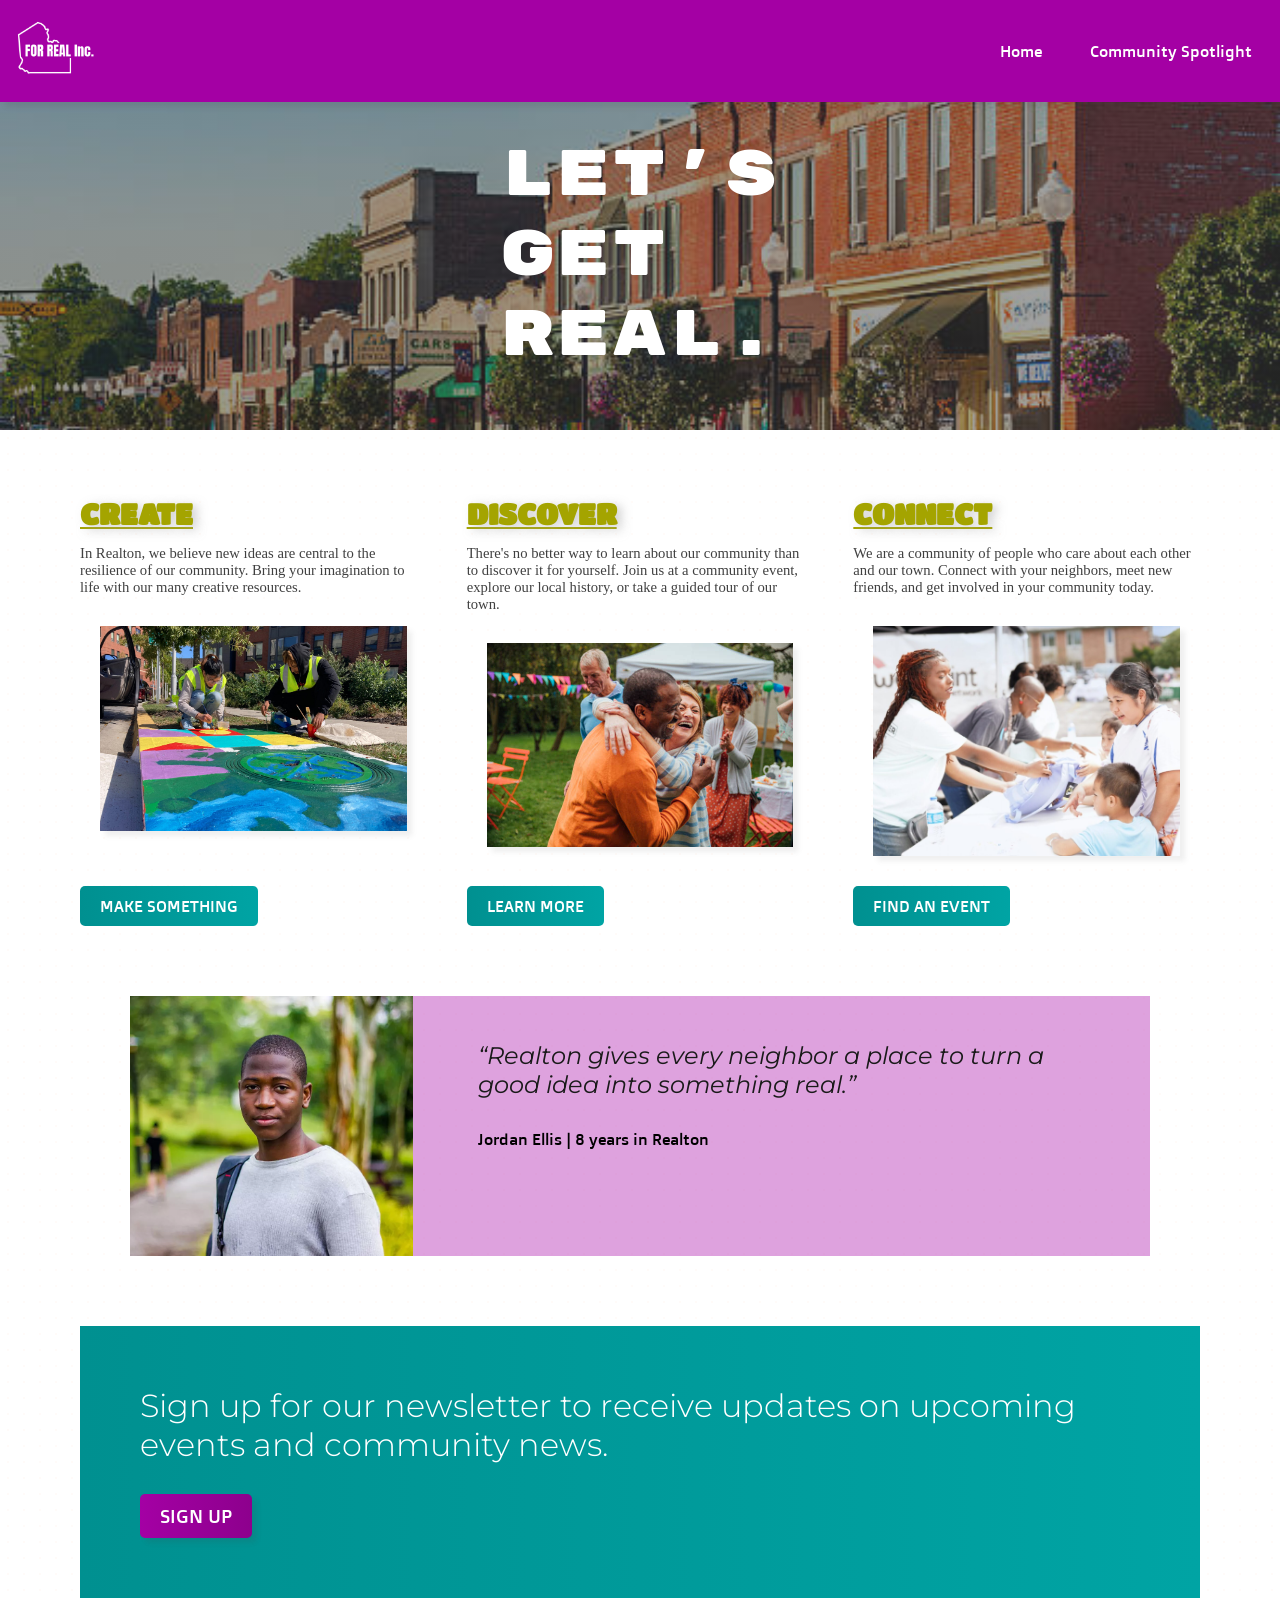
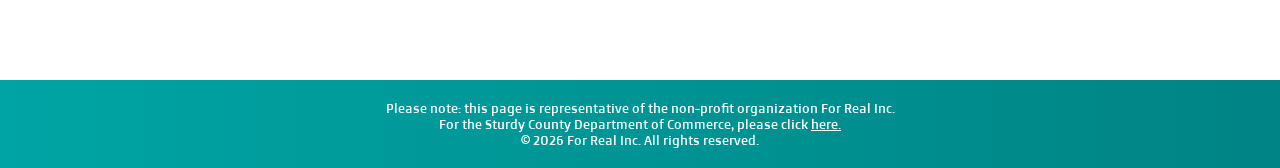
==== commit 1ac75531: "Added custom list marker and several sections of the events page" ====
--- a/index.html
+++ b/index.html
@@ -47,11 +47,11 @@
 
             <div class="hero-text">
 
-                <h1>
+                <p>
                     <span>Let's</span>
                     <span>Get</span>
                     <span>Real.</span>
-                </h1>
+                </p>
 
             </div>
 
--- a/style.css
+++ b/style.css
@@ -1,9 +1,42 @@
+@import url('https://fonts.googleapis.com/css2?family=Doppio+One&family=Montserrat:ital,wght@0,100..900;1,100..900&family=Roboto:ital,wght@0,100..900;1,100..900&family=Rubik+Mono+One&family=Titan+One&display=swap');
+
 /* UNIVERSAL STYLING */
 * {
   /* Box Model + Dimensions */
   margin: 0;
   padding: 0;
   box-sizing: border-box;
+
+}
+
+/* HEADERS STYLING */
+h1, h2, h3, h4, h5, h6 {
+
+  /* Typography + Text Styling */
+  text-decoration: underline;
+
+  /* Colors + Backgrounds */
+  color: #A4A400;
+
+}
+
+h1 {
+
+  /* Typography + Text Style */
+  font-family: 'Titan One', Arial, Helvetica, sans-serif;
+  font-weight: bold;
+  font-size: 22pt;
+  text-transform: uppercase;
+  text-shadow: 5px 2px 10px rgba(170, 170, 170, 0.5);
+
+}
+
+h2 {
+
+  /* Typography + Text Style */
+  font-weight: normal;
+  font-size: 18pt;
+
 }
 
 /* NAVBAR STYLING */
@@ -12,6 +45,7 @@
   /* Box Model + Dimensions */
   padding: 0.5rem 1rem;
   width: 100%;
+  box-shadow: 5px 5px 5px #4343431f;
 
   /* Layout + Positions */
   display: flex;
@@ -62,6 +96,9 @@
   display: flex;
   gap: 1.5rem;
 
+  /* Typography + Text Styling*/
+  font-family: 'Doppio One', Arial, Helvetica, sans-serif;
+
   /* User Interface + Lists */
   list-style: none;
 
@@ -123,6 +160,12 @@
   display: block;
 
   /* Typography + Text Styling */
+  font-family: 'Rubik Mono One', Arial, Helvetica, sans-serif;
+  font-size: 48pt;
+  letter-spacing: 2px;
+
+  /* Colors + Backgrounds */
+  color: white;
 
 }
 
@@ -161,16 +204,17 @@
   /* Box Model + Dimensions */
   padding: 5px 0 15px;
 
-  /* Typography + Text Styling */
-  font-weight: bold;
-  font-size: 22pt;
-  text-transform: uppercase;
-  text-decoration: underline;
-  text-shadow: 5px 2px 10px rgba(170, 170, 170, 0.5);
-
-  /* Colors + Backgrounds */
-  color: #A4A400;
-
+}
+.main-content p {
+
+  /* Typography + Text Styling */
+  font-size: 11pt;
+  font-family: Georgia, Garamond, serif;
+
+  /* Colors + Background */
+  background-color: white;
+  color: #404040;
+  
 }
 
 /* VALUES GRID STYLING */
@@ -313,6 +357,10 @@
   font-size: 18pt;
   font-style: italic;
 
+  /* Colors + Backgrounds */
+  color: #1a1a1a;
+  background-color: transparent;
+
 }
 
 .testimonial-panel cite {
@@ -358,6 +406,10 @@
   font-family: 'Montserrat', arial, helvetica, sans-serif;
   font-weight: 300;
   font-size: 24pt;
+
+  /* Colors + Backgrounds */
+  color: white;
+  background-color: transparent;
 
 }
 
@@ -436,42 +488,18 @@
 
 }
 
-.schedule-day {
-
-  margin-top: 2rem;
-
-}
-
-.schedule-item {
-
-  display: grid;
-  grid-template-columns: minmax(8rem, 0.35fr) minmax(0, 1fr);
-  gap: 1rem;
-  padding: 1rem 0;
-  border-top: 1px solid #d2d2d2;
-
-}
-
-.schedule-time {
-
-  font-family: 'Doppio One', arial, helvetica, sans-serif;
-  color: #A400A4;
-
-}
-
-.schedule-item h3 {
-
-  margin-bottom: 0.25rem;
-
-}
-
-.schedule-type {
-
-  font-size: 0.9rem;
-  color: #666666;
-
-}
-
+.event-section {
+
+  padding: 0 0 20px;
+
+}
+
+#attendee-tips li::marker {
+
+  content:"✦  ";
+  font-size: x-small;
+
+}
 
 /* FOOTER STYLING */
 footer {
